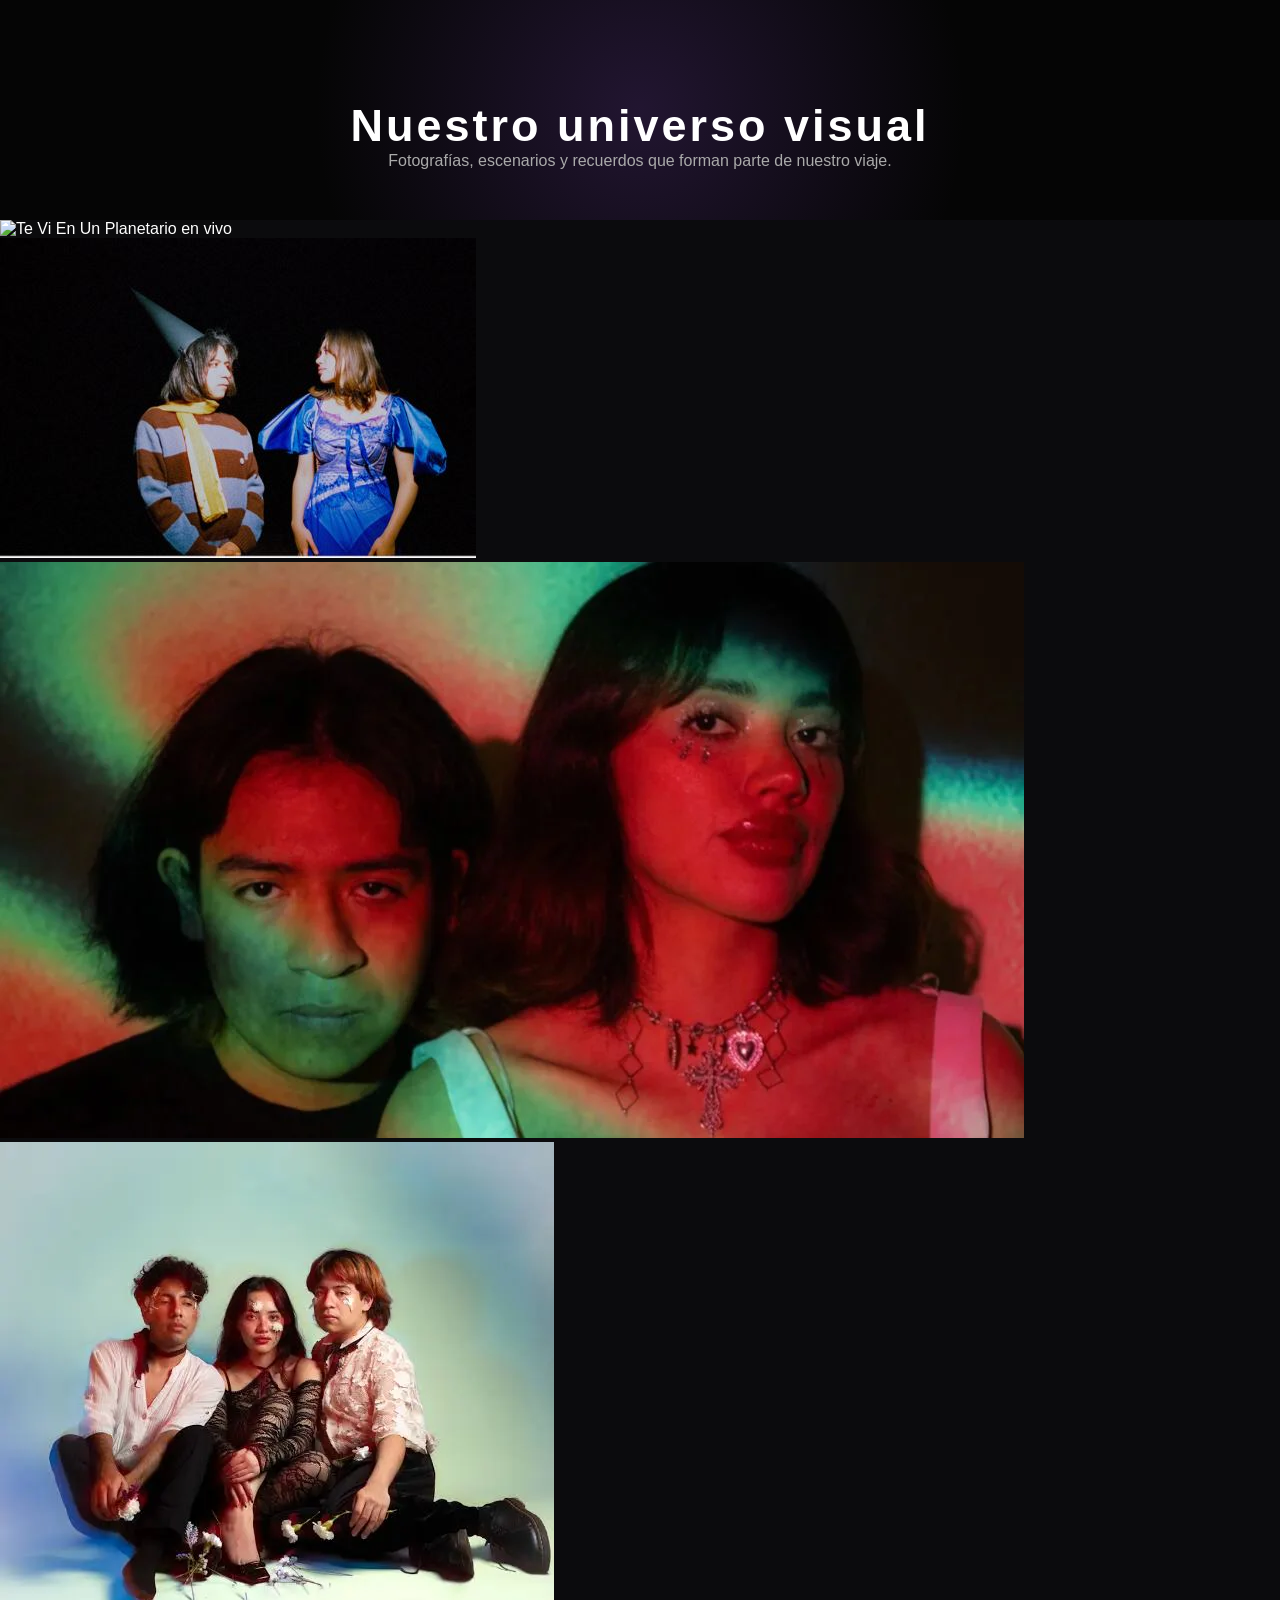
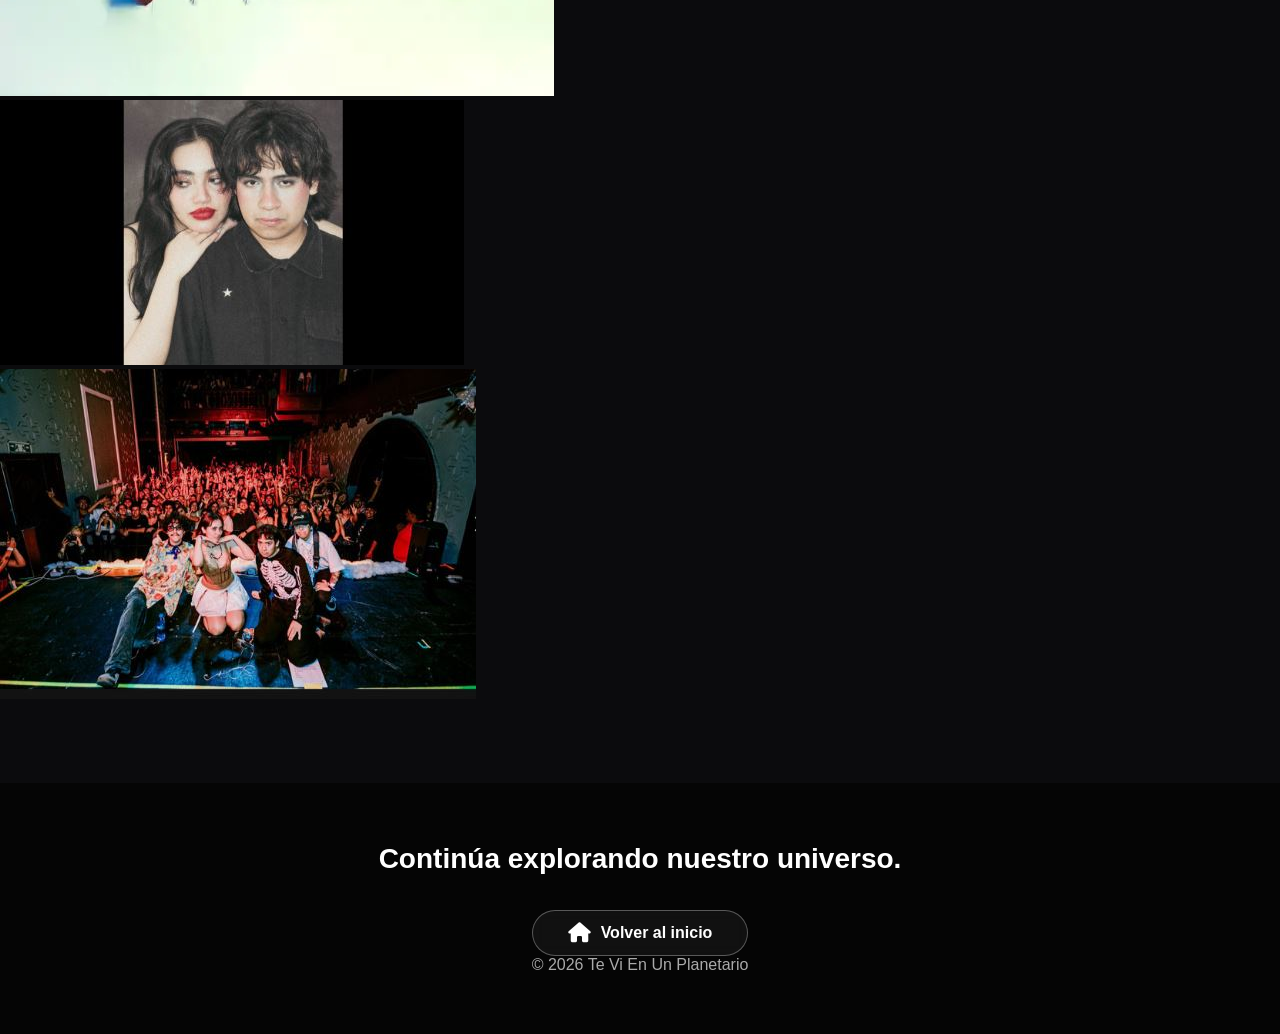
==== galeria.html @ 5e7b74b6 "Update galeria.html" ====
<!DOCTYPE html>
<html lang="es">

<head>

<meta charset="UTF-8">

<meta name="viewport" content="width=device-width, initial-scale=1.0">

<title>Galería | Te Vi En Un Planetario</title>

<link rel="stylesheet" href="styles.css">

<link rel="stylesheet"
href="https://cdnjs.cloudflare.com/ajax/libs/font-awesome/6.5.2/css/all.min.css">

</head>

<body>



<header class="pagina-musica">

    <h1>
        Nuestro universo visual
    </h1>

    <p>
        Fotografías, escenarios y recuerdos
        que forman parte de nuestro viaje.
    </p>

</header>



<section class="galeria-premium">


<div class="masonry">


<div class="item grande">
    <img src="img/galeria/foto1.jpg" alt="Te Vi En Un Planetario en vivo">
</div>

<div class="item">
    <img src="img/galeria/foto2.jpg" alt="Fotografía de Te Vi En Un Planetario">
</div>

<div class="item">
    <img src="img/galeria/foto3.jpg" alt="Presentación de Te Vi En Un Planetario">
</div>

<div class="item grande">
    <img src="img/galeria/foto4.jpg" alt="Escenario de Te Vi En Un Planetario">
</div>

<div class="item">
    <img src="img/galeria/foto5.jpg" alt="Momento detrás del escenario">
</div>

<div class="item">
    <img src="img/galeria/foto6.jpg" alt="Recuerdo visual de la banda">
</div>


</div>


</section>



<footer>

<h2>
Continúa explorando nuestro universo.
</h2>

<div class="botones-portada">

<a href="index.html">

<i class="fa-solid fa-house"></i>

Volver al inicio

</a>

</div>

<p>

© 2026 Te Vi En Un Planetario

</p>

</footer>

<script src="script.js"></script>

</body>

</html>
---- styles.css ----
/* =========================
   CONFIGURACIÓN GENERAL
========================= */

*{
    margin:0;
    padding:0;
    box-sizing:border-box;
}

body{

    font-family: 'Segoe UI', Arial, sans-serif;

    background:#0b0b0d;

    color:white;
}


/* =========================
   BANNER PRINCIPAL
========================= */


.banner{

    width:100%;

    height:450px;

    overflow:hidden;

    position:relative;

}



.banner img{

    width:100%;

    position:absolute;

    left:0;

    top:-120px;


    user-select:none;

    -webkit-user-drag:none;


    opacity:1;

    transform:scale(1);


    transition:

    opacity 1.5s ease,

    transform 6s ease;

}



/* Capa oscura sobre imagen */

.overlay{

    position:absolute;

    inset:0;


    background:

    linear-gradient(

        rgba(0,0,0,.25),

        rgba(0,0,0,.75)

    );


    display:flex;

    flex-direction:column;

    justify-content:space-between;


    padding:35px;

}



/* =========================
   TITULO DE LA BANDA
========================= */


.titulo-blog{

    text-align:center;

    margin-top:80px;

}



.titulo-blog h1{

    font-size:60px;

    letter-spacing:6px;

    text-transform:uppercase;

    font-weight:700;

}



.titulo-blog p{

    font-size:22px;

    margin-top:15px;

    letter-spacing:3px;

    color:#ddd;

}



/* =========================
   MENU
========================= */


.menu{

    display:flex;

    justify-content:center;

    gap:35px;


    background:rgba(255,255,255,.12);

    backdrop-filter:blur(10px);


    padding:12px 30px;

    border-radius:40px;

    margin:auto;

}



.menu a{

    color:white;

    text-decoration:none;


    font-size:17px;

    font-weight:bold;


    transition:.3s;

}



.menu a:hover{

    color:#cba6ff;

}



/* =========================
   PRESENTACIÓN
========================= */


.presentacion{


    text-align:center;


    width:80%;

    max-width:900px;


    margin:70px auto;

}



.presentacion h2{


    font-size:38px;

    margin-bottom:20px;


}



.presentacion p{


    font-size:20px;

    line-height:1.7;

    color:#ccc;

}



/* =========================
   SHOWS
========================= */


.shows{


    width:85%;

    max-width:1200px;


    margin:80px auto;


}



.shows h2{


    text-align:center;


    font-size:40px;


    margin-bottom:40px;

}



.tarjetas-shows{


    display:grid;


    grid-template-columns:repeat(3,1fr);


    gap:35px;

}




.show{


    background:#15151a;


    border-radius:15px;


    overflow:hidden;


    transition:.4s;


    box-shadow:

    0 10px 30px rgba(0,0,0,.4);

}




.show:hover{


    transform:translateY(-10px);


    box-shadow:

    0 20px 40px rgba(120,80,200,.35);


}




.show img{


    width:100%;


    height:380px;


    object-fit:cover;


}




.show div{


    padding:25px;


}




.show span{


    color:#cba6ff;


    font-size:14px;


    letter-spacing:3px;


    font-weight:bold;


}




.show h3{


    font-size:28px;


    margin:15px 0;


}



.show p{


    color:#ccc;


    line-height:1.6;


}



/* =========================
   FOOTER
========================= */


footer{


    background:#050505;


    text-align:center;


    padding:30px;


    margin-top:80px;


    color:#aaa;


}



/* =========================
   RESPONSIVE
========================= */


@media(max-width:900px){


    .tarjetas-shows{


        grid-template-columns:1fr;

    }


    .titulo-blog h1{


        font-size:38px;

    }


    .menu{


        gap:15px;

        flex-wrap:wrap;

    }


}

/* =========================
   TITULO SECCIÓN MÚSICA
========================= */


.titulo-seccion-musica{

    text-align:center;

    width:80%;

    max-width:900px;

    margin:0 auto 50px;

}


.titulo-seccion-musica h2{

    font-size:42px;

    margin-bottom:15px;

}



.titulo-seccion-musica p{

    color:#ccc;

    font-size:20px;

    line-height:1.6;

}




.contenido-musica{

    display:grid;

    grid-template-columns:1fr 1fr;

    gap:60px;

    align-items:center;

}

/* =========================
   SECCIÓN MÚSICA
========================= */


.musica{

    width:85%;

    max-width:1100px;

    margin:100px auto;

}



/* Título de la sección */

.titulo-seccion-musica{

    text-align:center;

    margin-bottom:50px;

}


.titulo-seccion-musica h2{

    font-size:42px;

    margin-bottom:15px;

}


.titulo-seccion-musica p{

    color:#ccc;

    font-size:20px;

    line-height:1.6;

}



/* Contenido música */

.contenido-musica{

    display:grid;

    grid-template-columns:1fr 1fr;

    gap:60px;

    align-items:center;

}



/* Portada */

.portada img{

    width:100%;

    max-width:450px;

    border-radius:15px;

    box-shadow:
    0 20px 50px rgba(0,0,0,.5);

    transition:.4s;

}


.portada img:hover{

    transform:scale(1.03);

}



/* Información del EP */

.info-musica h2{

    font-size:45px;

    margin-bottom:10px;

}


.info-musica h3{

    color:#cba6ff;

    font-size:24px;

    margin-bottom:25px;

}


.info-musica p{

    color:#ccc;

    font-size:18px;

    line-height:1.8;

}



/* Botones */

.botones-musica{

    display:flex;

    gap:20px;

    margin-top:35px;

}


.botones-musica a{

    text-decoration:none;

    color:white;

    background:#252530;

    padding:12px 25px;

    border-radius:30px;

    transition:.3s;

}


.botones-musica a:hover{

    background:#cba6ff;

    color:#111;

}



/* Móvil */

@media(max-width:900px){


    .contenido-musica{

        grid-template-columns:1fr;

        text-align:center;

    }


    .botones-musica{

        justify-content:center;

        flex-wrap:wrap;

    }

}

/* =========================
   HISTORIA DE LA BANDA
========================= */

.historia{

    max-width:1000px;

    margin:80px auto;

    text-align:center;

}


.historia h2{

    font-size:42px;

    margin-bottom:25px;

}


.historia p{

    color:#ccc;

    font-size:20px;

    line-height:1.9;

}

/* =========================
   BOTONES EN PORTADA
========================= */


.botones-portada{

    display:flex;

    justify-content:center;

    gap:20px;

    margin-top:35px;

}



.info-musica iframe{

    border-radius:12px;

    margin-top:15px;

    margin-bottom:30px;

    box-shadow:
    0 15px 35px rgba(0,0,0,.4);

}

/* =========================
   BOTÓN DE BOLETOS
========================= */

.btn-boletos{

    display:inline-block;

    margin-top:20px;

    padding:12px 22px;

    text-decoration:none;

    color:white;

    background:linear-gradient(135deg,#8f5cff,#cba6ff);

    border-radius:30px;

    font-weight:bold;

    transition:.35s;

    box-shadow:
        0 10px 25px rgba(143,92,255,.35);

}


.btn-boletos:hover{

    transform:translateY(-4px);

    box-shadow:
        0 15px 35px rgba(143,92,255,.55);

    background:linear-gradient(135deg,#b78cff,#e0c7ff);

}

footer{

    text-align:center;
    padding:60px 20px;
    background:#050505;

}


footer h2{

    color:white;
    margin-bottom:30px;
    font-size:28px;

}


.botones-portada{

    display:flex;
    justify-content:center;
    gap:20px;
    flex-wrap:wrap;

}




.botones-portada a:hover{

    transform:translateY(-5px);

    background:#7254a3;

    color:white;

    box-shadow:
    0 0 15px rgba(150,100,220,.5),
    0 0 35px rgba(150,100,220,.3);

}

}


footer p{

    margin-top:40px;
    color:#777;

}

/* =========================
   LANZAMIENTO EP
========================= */


.lanzamiento-ep{

    margin-top:30px;

    text-align:center;

    color:white;

}



.lanzamiento-ep span{

    font-size:12px;

    letter-spacing:4px;

    color:#aaa;

}



.lanzamiento-ep h3{

    margin:15px 0;

    font-size:24px;

    letter-spacing:2px;

}



.lanzamiento-ep p{

    color:#bbb;

    line-height:1.7;

    letter-spacing:2px;

}




.lanzamiento-ep a{


    display:inline-block;


    margin-top:20px;


    padding:12px 35px;


    color:white;


    text-decoration:none;


    border-radius:30px;


    border:1px solid rgba(255,255,255,.3);


    background:rgba(255,255,255,.05);


    backdrop-filter:blur(10px);


    transition:.4s;


}



.lanzamiento-ep a:hover{


    transform:translateY(-5px);


    background:#7254a3;


    box-shadow:0 0 25px rgba(150,100,220,.5);


}


/* =========================
   BOTONES PLATAFORMAS MUSICA
========================= */


.botones-portada{

    display:flex;

    justify-content:center;

    gap:20px;

    flex-wrap:wrap;

}



.botones-portada a{

    display:flex;

    align-items:center;

    justify-content:center;

    gap:10px;

    padding:12px 35px;

    color:white;

    text-decoration:none;

    border-radius:30px;

    background:rgba(255,255,255,.05);

    border:1px solid rgba(255,255,255,.3);

    backdrop-filter:blur(8px);

    font-weight:bold;

    transition:.35s ease;

}



.botones-portada a:hover{

    transform:translateY(-5px);

    background:#7254a3;

    box-shadow:

    0 0 15px rgba(150,100,220,.5),

    0 0 35px rgba(150,100,220,.3);

}



.botones-portada i{

    font-size:20px;

}



.botones-portada i{

    font-size:20px;

}

/* =========================
 PAGINA MUSICA
========================= */


.pagina-musica{

text-align:center;

padding:100px 20px 50px;

background:
radial-gradient(circle,
rgba(120,70,180,.25),
transparent 50%),
#050505;

color:white;

}



.pagina-musica h1{

font-size:45px;

letter-spacing:3px;

}



.pagina-musica p{

color:#aaa;

}



.discografia{

padding:50px 8%;

}



.tarjetas-musica{

display:grid;

grid-template-columns:
repeat(auto-fit,minmax(250px,1fr));

gap:50px;

}



.album{

text-align:center;

color:white;

opacity:0;

transform:translateY(40px);

animation:
aparecerAlbum 1s forwards;

}



.album img{

width:100%;

border-radius:20px;

box-shadow:
0 0 40px rgba(120,80,180,.3);

transition:.5s;

}



.album:hover img{

transform:scale(1.05);

box-shadow:
0 0 60px rgba(160,100,220,.6);

}



.info-album{

margin-top:25px;

}



.info-album span{

font-size:12px;

letter-spacing:4px;

color:#aaa;

}



.info-album h3{

font-size:22px;

letter-spacing:2px;

}



.info-album p{

color:#bbb;

line-height:1.7;

}



@keyframes aparecerAlbum{

to{

opacity:1;

transform:translateY(0);

}

}


/* =========================
   REDES SOCIALES
========================= */


footer h3{

    color:white;

    margin-top:60px;

    margin-bottom:25px;

    font-size:22px;

}



.botones-redes{

    display:flex;

    justify-content:center;

    gap:20px;

    flex-wrap:wrap;

    margin-top:20px;

}



.botones-redes a{

    display:flex;

    align-items:center;

    justify-content:center;

    padding:12px 35px;

    color:white;

    text-decoration:none;

    border-radius:30px;

    border:1px solid rgba(255,255,255,.3);

    background:rgba(255,255,255,.05);

    transition:.3s;

}



.botones-redes a:hover{

    transform:translateY(-5px);

    background:#7254a3;

    box-shadow:

    0 0 20px rgba(150,100,220,.8),

    0 0 45px rgba(150,100,220,.6),

    0 0 70px rgba(150,100,220,.35);

}



.botones-redes i{

    font-size:18px;

}

/* Instagram */

.botones-redes a:nth-child(1):hover{

    background:#8a3ab9;

    box-shadow:

    0 0 20px rgba(138,58,185,.8),

    0 0 50px rgba(225,48,108,.5);

    transform:translateY(-5px);

}



/* X */

.botones-redes a:nth-child(2):hover{

    background:#000;

    box-shadow:

    0 0 20px rgba(255,255,255,.7),

    0 0 50px rgba(255,255,255,.3);

    transform:translateY(-5px);

}



/* Facebook */

.botones-redes a:nth-child(3):hover{

    background:#1877f2;

    box-shadow:

    0 0 20px rgba(24,119,242,.8),

    0 0 50px rgba(24,119,242,.5);

    transform:translateY(-5px);

}

.botones-redes i{

    font-size:18px;
    margin-right:8px;

}

/* =========================
   HOVER PLATAFORMAS MUSICA
========================= */


/* Spotify */

.botones-portada a:nth-child(1):hover{

    background:#1DB954;

    border-color:#1DB954;

    box-shadow:
    0 0 20px rgba(29,185,84,.7),
    0 0 45px rgba(29,185,84,.4);

    transform:translateY(-5px);

}



/* YouTube */

.botones-portada a:nth-child(2):hover{

    background:#ff0000;

    border-color:#ff0000;

    box-shadow:
    0 0 20px rgba(255,0,0,.7),
    0 0 45px rgba(255,0,0,.4);

    transform:translateY(-5px);

}



/* Apple Music */

.botones-portada a:nth-child(3):hover{

    background:#222;

    border-color:#aaa;

    box-shadow:
    0 0 20px rgba(255,255,255,.35),
    0 0 45px rgba(255,255,255,.15);

    transform:translateY(-5px);

}

/* =========================
   TITULOS REPRODUCTORES
========================= */


.info-musica h4{

    margin-top:40px;

    margin-bottom:20px;

    color:white;

    font-size:20px;

    letter-spacing:1px;

}


/* =========================
   TRANSICIÓN BANNER A FONDO
========================= */


.banner::after{

    content:"";

    position:absolute;

    left:0;

    bottom:-1px;

    width:100%;

    height:120px;


    background:linear-gradient(
        to bottom,
        transparent,
        #0b0b0d
    );


    pointer-events:none;

}

/* =========================
   BOTÓN EXPLORAR MÚSICA
   NEÓN DREAM POP
========================= */


.btn-musica{

    display:inline-block;

    margin-top:20px;

    padding:12px 40px;

    color:white;

    text-decoration:none;

    border-radius:30px;

    font-weight:bold;

    background:rgba(255,255,255,.08);

    border:1px solid rgba(255,255,255,.7);

    backdrop-filter:blur(10px);

    transition:.4s;


    box-shadow:

    0 0 10px rgba(255,255,255,.5),

    0 0 25px rgba(180,140,255,.7),

    0 0 45px rgba(140,90,220,.5);

}



.btn-musica:hover{


    transform:translateY(-6px);


    background:

    linear-gradient(
        135deg,
        rgba(255,255,255,.45),
        rgba(150,100,230,.8)
    );


    border-color:white;


    box-shadow:

    0 0 20px rgba(255,255,255,1),

    0 0 45px rgba(190,150,255,1),

    0 0 90px rgba(140,80,230,.8),

    0 0 130px rgba(140,80,230,.4);

}

/* =========================
   CONTACTO / BOOKING
========================= */


.contacto{

    width:85%;

    max-width:1000px;

    margin:100px auto;

    text-align:center;

}



.contacto h2{

    font-size:42px;

    margin-bottom:20px;

}



.contacto > p{

    color:#ccc;

    font-size:20px;

    line-height:1.7;

    margin-bottom:50px;

}



.contacto-info{

    display:grid;

    grid-template-columns:repeat(2,1fr);

    gap:35px;

}



.tarjeta-contacto{


    background:rgba(255,255,255,.05);


    border:1px solid rgba(255,255,255,.2);


    border-radius:20px;


    padding:35px;


    backdrop-filter:blur(10px);


    transition:.4s;


}



.tarjeta-contacto:hover{


    transform:translateY(-8px);


    box-shadow:

    0 0 30px rgba(150,100,220,.4);


}



.tarjeta-contacto h3{


    font-size:28px;

    margin-bottom:15px;


}



.tarjeta-contacto p{


    color:#bbb;

    margin-bottom:25px;


}



.tarjeta-contacto a{


    color:#cba6ff;


    text-decoration:none;


    font-weight:bold;


}



.tarjeta-contacto a:hover{


    color:white;


}




/* =========================
   CONTADOR NUEVO LANZAMIENTO
========================= */

.nuevo-lanzamiento{

    width:85%;
    max-width:1100px;

    margin:110px auto;

    padding:75px 40px;

    position:relative;
    overflow:hidden;

    text-align:center;

    border-radius:28px;

    background:
        radial-gradient(
            circle at center,
            rgba(145,90,230,.18),
            rgba(10,10,13,.96) 58%
        );

    border:1px solid rgba(255,255,255,.14);

    box-shadow:
        0 20px 60px rgba(0,0,0,.55),
        0 0 55px rgba(130,80,210,.15);

}


.luz-lanzamiento{

    position:absolute;

    width:320px;
    height:320px;

    left:50%;
    top:50%;

    transform:translate(-50%,-50%);

    border-radius:50%;

    background:rgba(150,90,230,.18);

    filter:blur(80px);

    animation:pulsoLanzamiento 4s ease-in-out infinite alternate;

    pointer-events:none;

}


.etiqueta-lanzamiento{

    position:relative;

    display:inline-block;

    margin-bottom:22px;

    color:#cba6ff;

    font-size:13px;
    font-weight:bold;

    letter-spacing:5px;

}


.nuevo-lanzamiento h2{

    position:relative;

    margin-bottom:18px;

    font-size:42px;

    letter-spacing:2px;

}


.descripcion-lanzamiento{

    position:relative;

    max-width:720px;

    margin:0 auto 50px;

    color:#ccc;

    font-size:19px;
    line-height:1.8;

}


.contador-lanzamiento{

    position:relative;

    display:flex;

    justify-content:center;
    align-items:center;

    gap:20px;

    flex-wrap:wrap;

}


.unidad-contador{

    width:135px;

    padding:24px 15px;

    border-radius:18px;

    background:rgba(255,255,255,.055);

    border:1px solid rgba(255,255,255,.18);

    backdrop-filter:blur(10px);

    box-shadow:
        0 0 15px rgba(255,255,255,.06),
        0 0 30px rgba(145,90,230,.14);

    transition:.4s;

}


.unidad-contador:hover{

    transform:translateY(-7px);

    border-color:rgba(220,195,255,.75);

    box-shadow:
        0 0 18px rgba(255,255,255,.45),
        0 0 42px rgba(160,105,240,.55),
        0 0 75px rgba(130,70,220,.25);

}


.unidad-contador span{

    display:block;

    color:white;

    font-size:48px;
    font-weight:700;

    line-height:1;

    text-shadow:
        0 0 12px rgba(255,255,255,.3),
        0 0 28px rgba(170,115,255,.45);

}


.unidad-contador small{

    display:block;

    margin-top:14px;

    color:#bbb;

    font-size:11px;
    letter-spacing:3px;

}


.separador-contador{

    color:#cba6ff;

    font-size:40px;

    text-shadow:
        0 0 15px rgba(180,120,255,.8);

}


.fecha-lanzamiento{

    position:relative;

    margin-top:38px;

    color:#aaa;

    font-size:14px;
    letter-spacing:3px;

}


@keyframes pulsoLanzamiento{

    from{

        opacity:.45;

        transform:
        translate(-50%,-50%)
        scale(.9);

    }

    to{

        opacity:1;

        transform:
        translate(-50%,-50%)
        scale(1.15);

    }

}


@media(max-width:900px){

    .nuevo-lanzamiento{

        width:90%;

        padding:55px 18px;

        margin:80px auto;

    }


    .nuevo-lanzamiento h2{

        font-size:32px;

    }


    .descripcion-lanzamiento{

        font-size:17px;

    }


    .contador-lanzamiento{

        display:grid;

        grid-template-columns:repeat(2,1fr);

        max-width:330px;

        margin:auto;

        gap:15px;

    }


    .unidad-contador{

        width:100%;

    }


    .unidad-contador span{

        font-size:38px;

    }


    .separador-contador{

        display:none;

    }

}


.mensaje-estreno{

    padding:20px 35px;

    color:white;

    font-size:22px;
    font-weight:bold;

    letter-spacing:3px;

    border-radius:30px;

    background:linear-gradient(
        135deg,
        #8f5cff,
        #cba6ff
    );

    box-shadow:
        0 0 20px rgba(255,255,255,.5),
        0 0 55px rgba(160,100,240,.75);

}
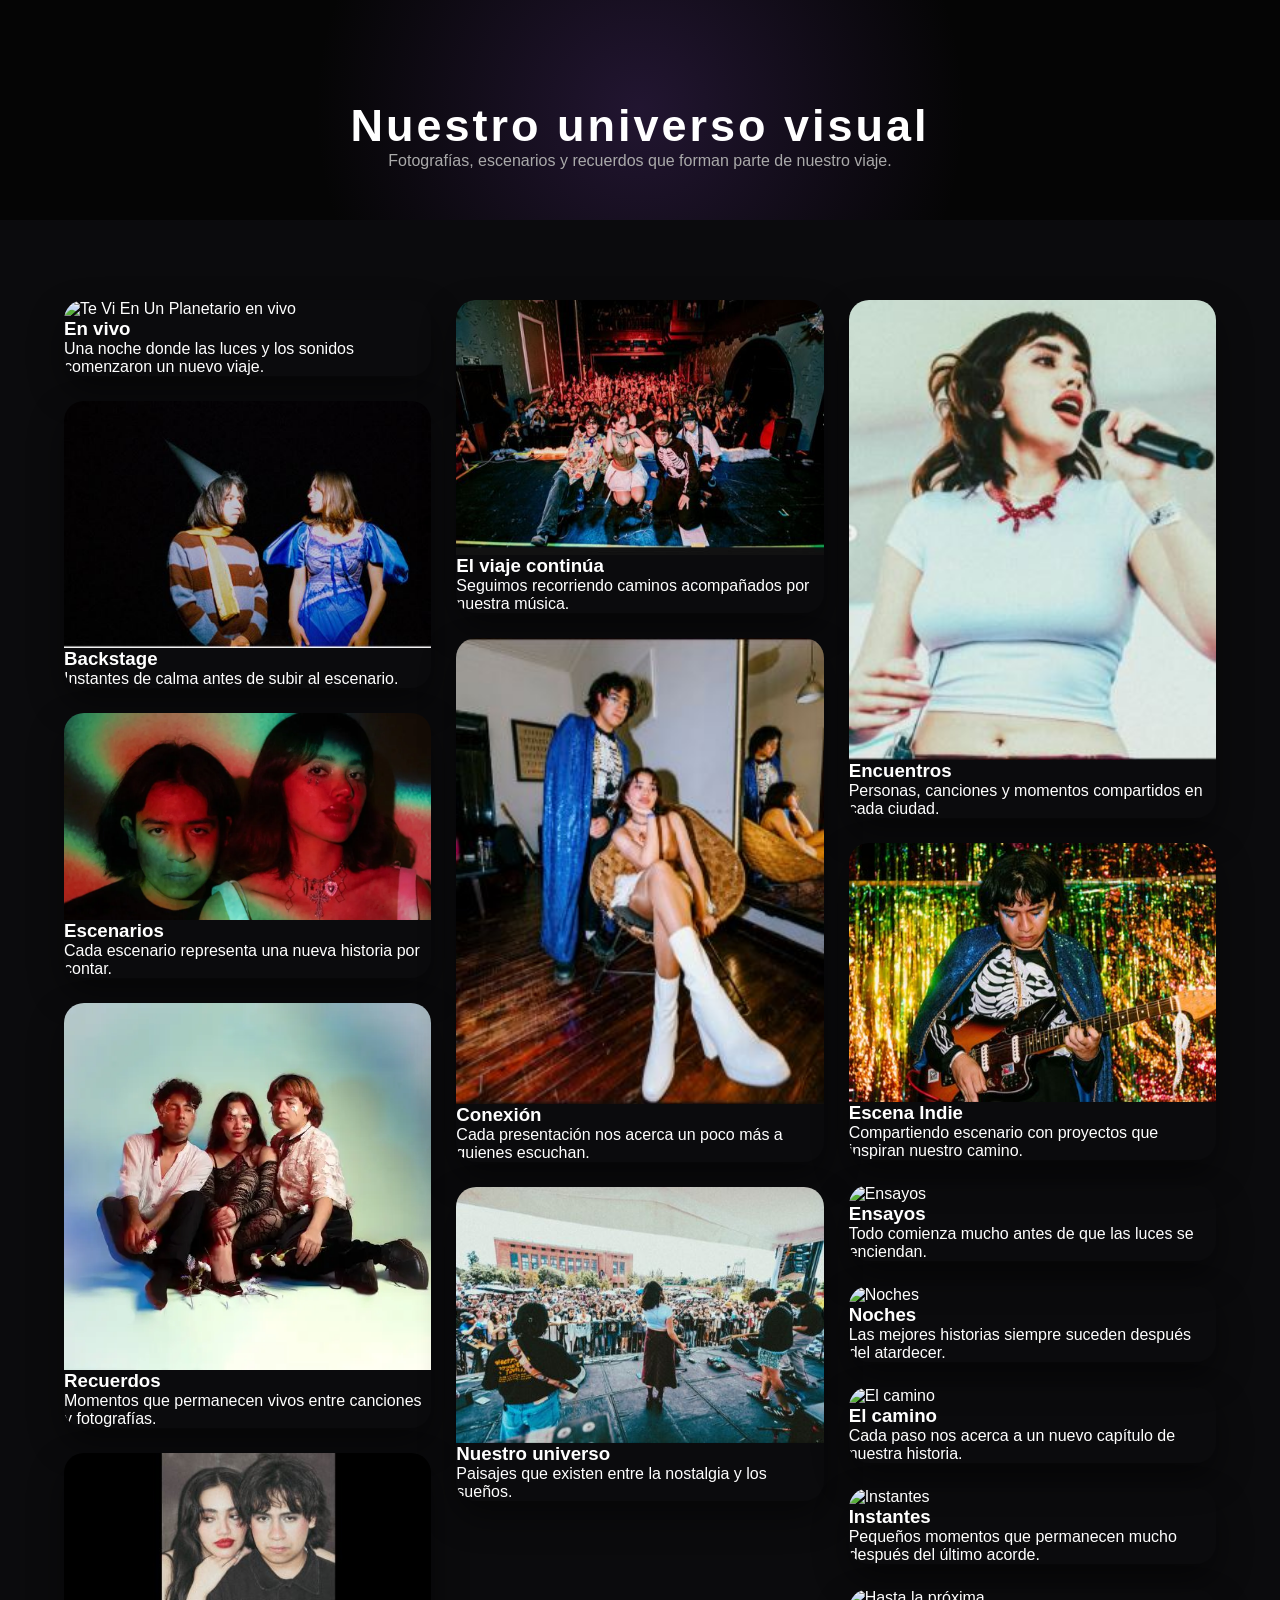
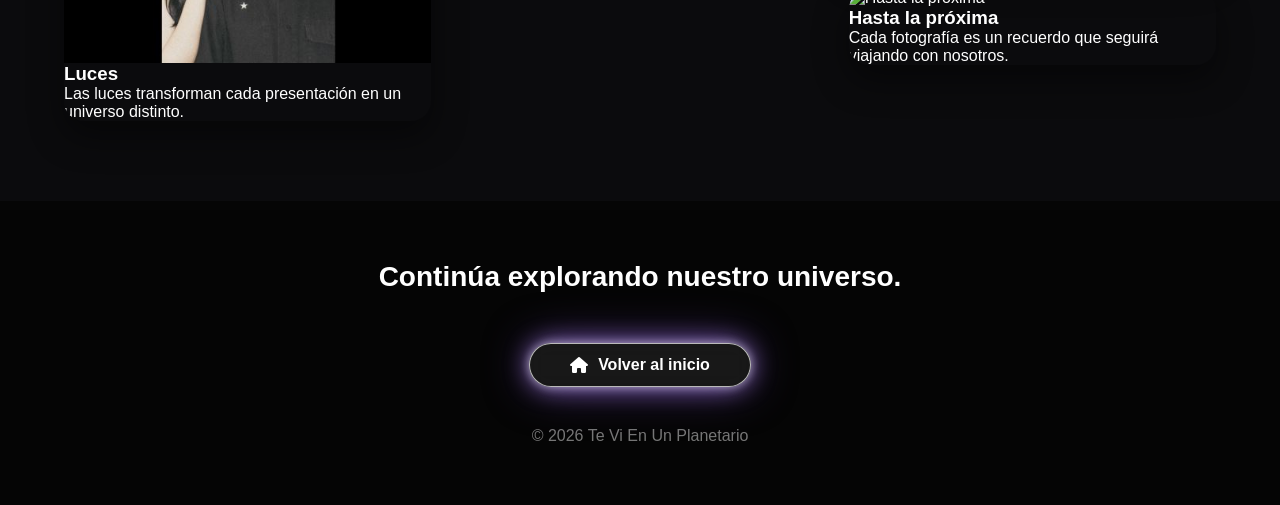
==== commit fb5dc354: "Enhance gallery images with titles and descriptions Updated image elements in the gallery section to" ====
--- a/galeria.html
+++ b/galeria.html
@@ -37,37 +37,324 @@
 
 <section class="galeria-premium">
 
-
 <div class="masonry">
 
 
 <div class="item grande">
-    <img src="img/galeria/foto1.jpg" alt="Te Vi En Un Planetario en vivo">
-</div>
-
-<div class="item">
-    <img src="img/galeria/foto2.jpg" alt="Fotografía de Te Vi En Un Planetario">
-</div>
-
-<div class="item">
-    <img src="img/galeria/foto3.jpg" alt="Presentación de Te Vi En Un Planetario">
-</div>
-
-<div class="item grande">
-    <img src="img/galeria/foto4.jpg" alt="Escenario de Te Vi En Un Planetario">
-</div>
-
-<div class="item">
-    <img src="img/galeria/foto5.jpg" alt="Momento detrás del escenario">
-</div>
-
-<div class="item">
-    <img src="img/galeria/foto6.jpg" alt="Recuerdo visual de la banda">
-</div>
-
-
-</div>
-
+
+    <img src="img/galeria/foto1.jpg"
+         alt="Te Vi En Un Planetario en vivo"
+         data-titulo="En vivo"
+         data-texto="Una noche donde las luces y los sonidos comenzaron un nuevo viaje.">
+
+    <div class="overlay-galeria">
+
+        <h3>En vivo</h3>
+
+        <p>
+            Una noche donde las luces y los sonidos comenzaron un nuevo viaje.
+        </p>
+
+    </div>
+
+</div>
+
+
+
+<div class="item">
+
+    <img src="img/galeria/foto2.jpg"
+         alt="Backstage"
+         data-titulo="Backstage"
+         data-texto="Instantes de calma antes de subir al escenario.">
+
+    <div class="overlay-galeria">
+
+        <h3>Backstage</h3>
+
+        <p>
+            Instantes de calma antes de subir al escenario.
+        </p>
+
+    </div>
+
+</div>
+
+
+
+<div class="item">
+
+    <img src="img/galeria/foto3.jpg"
+         alt="Escenarios"
+         data-titulo="Escenarios"
+         data-texto="Cada escenario representa una nueva historia por contar.">
+
+    <div class="overlay-galeria">
+
+        <h3>Escenarios</h3>
+
+        <p>
+            Cada escenario representa una nueva historia por contar.
+        </p>
+
+    </div>
+
+</div>
+
+
+
+<div class="item grande">
+
+    <img src="img/galeria/foto4.jpg"
+         alt="Recuerdos"
+         data-titulo="Recuerdos"
+         data-texto="Momentos que permanecen vivos entre canciones y fotografías.">
+
+    <div class="overlay-galeria">
+
+        <h3>Recuerdos</h3>
+
+        <p>
+            Momentos que permanecen vivos entre canciones y fotografías.
+        </p>
+
+    </div>
+
+</div>
+
+
+
+<div class="item">
+
+    <img src="img/galeria/foto5.jpg"
+         alt="Luces"
+         data-titulo="Luces"
+         data-texto="Las luces transforman cada presentación en un universo distinto.">
+
+    <div class="overlay-galeria">
+
+        <h3>Luces</h3>
+
+        <p>
+            Las luces transforman cada presentación en un universo distinto.
+        </p>
+
+    </div>
+
+</div>
+
+
+
+<div class="item">
+
+    <img src="img/galeria/foto6.jpg"
+         alt="Viaje"
+         data-titulo="El viaje continúa"
+         data-texto="Seguimos recorriendo caminos acompañados por nuestra música.">
+
+    <div class="overlay-galeria">
+
+        <h3>El viaje continúa</h3>
+
+        <p>
+            Seguimos recorriendo caminos acompañados por nuestra música.
+        </p>
+
+    </div>
+
+</div>
+
+
+
+<div class="item grande">
+
+    <img src="img/galeria/foto7.jpg"
+         alt="Conexión"
+         data-titulo="Conexión"
+         data-texto="Cada presentación nos acerca un poco más a quienes escuchan.">
+
+    <div class="overlay-galeria">
+
+        <h3>Conexión</h3>
+
+        <p>
+            Cada presentación nos acerca un poco más a quienes escuchan.
+        </p>
+
+    </div>
+
+</div>
+
+
+
+<div class="item">
+
+    <img src="img/galeria/foto8.jpg"
+         alt="Universo"
+         data-titulo="Nuestro universo"
+         data-texto="Paisajes que existen entre la nostalgia y los sueños.">
+
+    <div class="overlay-galeria">
+
+        <h3>Nuestro universo</h3>
+
+        <p>
+            Paisajes que existen entre la nostalgia y los sueños.
+        </p>
+
+    </div>
+
+</div>
+
+
+
+<div class="item">
+
+    <img src="img/galeria/foto9.jpg"
+         alt="Encuentros"
+         data-titulo="Encuentros"
+         data-texto="Personas, canciones y momentos compartidos en cada ciudad.">
+
+    <div class="overlay-galeria">
+
+        <h3>Encuentros</h3>
+
+        <p>
+            Personas, canciones y momentos compartidos en cada ciudad.
+        </p>
+
+    </div>
+
+</div>
+
+
+
+<div class="item grande">
+
+    <img src="img/galeria/foto10.jpg"
+         alt="Escena Indie"
+         data-titulo="Escena Indie"
+         data-texto="Compartiendo escenario con proyectos que inspiran nuestro camino.">
+
+    <div class="overlay-galeria">
+
+        <h3>Escena Indie</h3>
+
+        <p>
+            Compartiendo escenario con proyectos que inspiran nuestro camino.
+        </p>
+
+    </div>
+
+</div>
+
+
+
+<div class="item">
+
+    <img src="img/galeria/foto11.jpg"
+         alt="Ensayos"
+         data-titulo="Ensayos"
+         data-texto="Todo comienza mucho antes de que las luces se enciendan.">
+
+    <div class="overlay-galeria">
+
+        <h3>Ensayos</h3>
+
+        <p>
+            Todo comienza mucho antes de que las luces se enciendan.
+        </p>
+
+    </div>
+
+</div>
+
+
+
+<div class="item">
+
+    <img src="img/galeria/foto12.jpg"
+         alt="Noches"
+         data-titulo="Noches"
+         data-texto="Las mejores historias siempre suceden después del atardecer.">
+
+    <div class="overlay-galeria">
+
+        <h3>Noches</h3>
+
+        <p>
+            Las mejores historias siempre suceden después del atardecer.
+        </p>
+
+    </div>
+
+</div>
+
+
+
+<div class="item grande">
+
+    <img src="img/galeria/foto13.jpg"
+         alt="El camino"
+         data-titulo="El camino"
+         data-texto="Cada paso nos acerca a un nuevo capítulo de nuestra historia.">
+
+    <div class="overlay-galeria">
+
+        <h3>El camino</h3>
+
+        <p>
+            Cada paso nos acerca a un nuevo capítulo de nuestra historia.
+        </p>
+
+    </div>
+
+</div>
+
+
+
+<div class="item">
+
+    <img src="img/galeria/foto14.jpg"
+         alt="Instantes"
+         data-titulo="Instantes"
+         data-texto="Pequeños momentos que permanecen mucho después del último acorde.">
+
+    <div class="overlay-galeria">
+
+        <h3>Instantes</h3>
+
+        <p>
+            Pequeños momentos que permanecen mucho después del último acorde.
+        </p>
+
+    </div>
+
+</div>
+
+
+
+<div class="item">
+
+    <img src="img/galeria/foto15.jpg"
+         alt="Hasta la próxima"
+         data-titulo="Hasta la próxima"
+         data-texto="Cada fotografía es un recuerdo que seguirá viajando con nosotros.">
+
+    <div class="overlay-galeria">
+
+        <h3>Hasta la próxima</h3>
+
+        <p>
+            Cada fotografía es un recuerdo que seguirá viajando con nosotros.
+        </p>
+
+    </div>
+
+</div>
+
+
+</div>
 
 </section>
 
@@ -79,14 +366,11 @@
 Continúa explorando nuestro universo.
 </h2>
 
-<div class="botones-portada">
-
-<a href="index.html">
-
-<i class="fa-solid fa-house"></i>
-
-Volver al inicio
-
+<div class="contenedor-btn-musica">
+
+    <a href="index.html" class="btn-principal">
+    <i class="fa-solid fa-house"></i>
+    Volver al inicio
 </a>
 
 </div>
@@ -99,7 +383,6 @@
 
 </footer>
 
-<script src="script.js"></script>
 
 </body>
 
--- a/styles.css
+++ b/styles.css
@@ -867,7 +867,7 @@
 
 }
 
-}
+
 
 
 footer p{
@@ -928,59 +928,6 @@
 
 }
 
-
-
-
-.lanzamiento-ep a{
-
-
-    display:inline-block;
-
-
-    margin-top:20px;
-
-
-    padding:12px 35px;
-
-
-    color:white;
-
-
-    text-decoration:none;
-
-
-    border-radius:30px;
-
-
-    border:1px solid rgba(255,255,255,.3);
-
-
-    background:rgba(255,255,255,.05);
-
-
-    backdrop-filter:blur(10px);
-
-
-    transition:.4s;
-
-
-}
-
-
-
-.lanzamiento-ep a:hover{
-
-
-    transform:translateY(-5px);
-
-
-    background:#7254a3;
-
-
-    box-shadow:0 0 25px rgba(150,100,220,.5);
-
-
-}
 
 
 /* =========================
@@ -1480,20 +1427,20 @@
 ========================= */
 
 
-.btn-musica{
-
-    display:inline-block;
+.btn-principal{
+
+    display:inline-flex;
+    align-items:center;
+    justify-content:center;
+    gap:10px;
 
     margin-top:20px;
-
     padding:12px 40px;
 
     color:white;
-
     text-decoration:none;
 
     border-radius:30px;
-
     font-weight:bold;
 
     background:rgba(255,255,255,.08);
@@ -1504,46 +1451,32 @@
 
     transition:.4s;
 
-
-    box-shadow:
-
-    0 0 10px rgba(255,255,255,.5),
-
-    0 0 25px rgba(180,140,255,.7),
-
-    0 0 45px rgba(140,90,220,.5);
-
-}
-
-
-
-.btn-musica:hover{
-
+    box-shadow:
+        0 0 10px rgba(255,255,255,.5),
+        0 0 25px rgba(180,140,255,.7),
+        0 0 45px rgba(140,90,220,.5);
+
+}
+
+
+.btn-principal:hover{
 
     transform:translateY(-6px);
 
-
     background:
-
-    linear-gradient(
-        135deg,
-        rgba(255,255,255,.45),
-        rgba(150,100,230,.8)
-    );
-
+        linear-gradient(
+            135deg,
+            rgba(255,255,255,.45),
+            rgba(150,100,230,.8)
+        );
 
     border-color:white;
 
-
-    box-shadow:
-
-    0 0 20px rgba(255,255,255,1),
-
-    0 0 45px rgba(190,150,255,1),
-
-    0 0 90px rgba(140,80,230,.8),
-
-    0 0 130px rgba(140,80,230,.4);
+    box-shadow:
+        0 0 20px rgba(255,255,255,1),
+        0 0 45px rgba(190,150,255,1),
+        0 0 90px rgba(140,80,230,.8),
+        0 0 130px rgba(140,80,230,.4);
 
 }
 
@@ -1690,7 +1623,118 @@
 
 }
 
-
+/* =========================
+   GALERÍA PREMIUM
+========================= */
+
+.galeria-premium{
+
+    width:90%;
+    max-width:1400px;
+    margin:80px auto;
+
+}
+
+
+.masonry{
+
+    columns:3 320px;
+    column-gap:25px;
+
+}
+
+
+.item{
+
+    margin-bottom:25px;
+
+    break-inside:avoid;
+
+    overflow:hidden;
+
+    border-radius:20px;
+
+    position:relative;
+
+    cursor:pointer;
+
+    box-shadow:
+        0 15px 35px rgba(0,0,0,.45);
+
+}
+
+
+.item img{
+
+    width:100%;
+
+    display:block;
+
+    transition:
+        transform .8s ease,
+        filter .6s ease;
+
+}
+
+
+.item::after{
+
+    content:"";
+
+    position:absolute;
+
+    inset:0;
+
+    background:
+        linear-gradient(
+            transparent,
+            rgba(0,0,0,.75)
+        );
+
+    opacity:0;
+
+    transition:.4s;
+
+}
+
+
+.item:hover::after{
+
+    opacity:1;
+
+}
+
+
+.item:hover img{
+
+    transform:scale(1.08);
+
+    filter:brightness(.85);
+
+}
+
+
+.item:hover{
+
+    box-shadow:
+
+        0 0 25px rgba(150,100,220,.55),
+
+        0 0 60px rgba(150,100,220,.25);
+
+}
+
+
+
+@media(max-width:900px){
+
+    .masonry{
+
+        columns:1;
+
+    }
+
+}
 
 
 /* =========================
@@ -2026,3 +2070,179 @@
         0 0 55px rgba(160,100,240,.75);
 
 }
+
+
+.contenedor-btn-musica{
+
+    display:flex;
+
+    justify-content:center;
+
+    margin-top:30px;
+
+}
+
+/* =========================
+   BOTONES PRE-GUARDADO
+========================= */
+
+.preguardar-lanzamiento{
+
+    margin-top:45px;
+
+}
+
+
+.texto-preguardar{
+
+    color:#e8e8e8;
+
+    margin-bottom:28px;
+
+    font-size:18px;
+
+    letter-spacing:1px;
+
+}
+
+
+.botones-preguardar{
+
+    display:flex;
+
+    flex-direction:column;
+
+    align-items:center;
+
+    gap:22px;
+
+}
+
+
+/* BOTÓN GENERAL */
+
+.btn-preguardar{
+
+    display:flex;
+
+    align-items:center;
+
+    justify-content:center;
+
+    gap:15px;
+
+    width:100%;
+
+    max-width:520px;
+
+    padding:18px 30px;
+
+    border-radius:14px;
+
+    color:white;
+
+    text-decoration:none;
+
+    font-size:17px;
+
+    font-weight:700;
+
+    letter-spacing:1px;
+
+    transition:
+        transform .35s ease,
+        box-shadow .35s ease,
+        filter .35s ease;
+
+}
+
+
+.btn-preguardar i{
+
+    font-size:30px;
+
+}
+
+
+
+/* =========================
+   SPOTIFY
+========================= */
+
+.spotify-preguardar{
+
+    background:linear-gradient(
+        135deg,
+        #1ED760,
+        #1DB954
+    );
+
+    box-shadow:
+
+        0 0 20px rgba(29,185,84,.55),
+
+        0 0 45px rgba(29,185,84,.25);
+
+}
+
+
+.spotify-preguardar:hover{
+
+    transform:translateY(-6px) scale(1.02);
+
+    box-shadow:
+
+        0 0 25px rgba(29,185,84,1),
+
+        0 0 55px rgba(29,185,84,.9),
+
+        0 0 90px rgba(29,185,84,.55);
+
+}
+
+
+
+/* =========================
+   APPLE MUSIC
+========================= */
+
+.apple-preguardar{
+
+    background:linear-gradient(
+        135deg,
+        #ff4f7d,
+        #d91d63
+    );
+
+    box-shadow:
+
+        0 0 20px rgba(255,70,120,.55),
+
+        0 0 45px rgba(255,70,120,.25);
+
+}
+
+
+.apple-preguardar:hover{
+
+    transform:translateY(-6px) scale(1.02);
+
+    box-shadow:
+
+        0 0 25px rgba(255,70,120,1),
+
+        0 0 55px rgba(255,70,120,.9),
+
+        0 0 90px rgba(255,70,120,.55);
+
+}
+
+.btn-preguardar i{
+
+    font-size:30px;
+
+    filter:drop-shadow(
+        0 0 10px rgba(255,255,255,.75)
+    );
+
+}
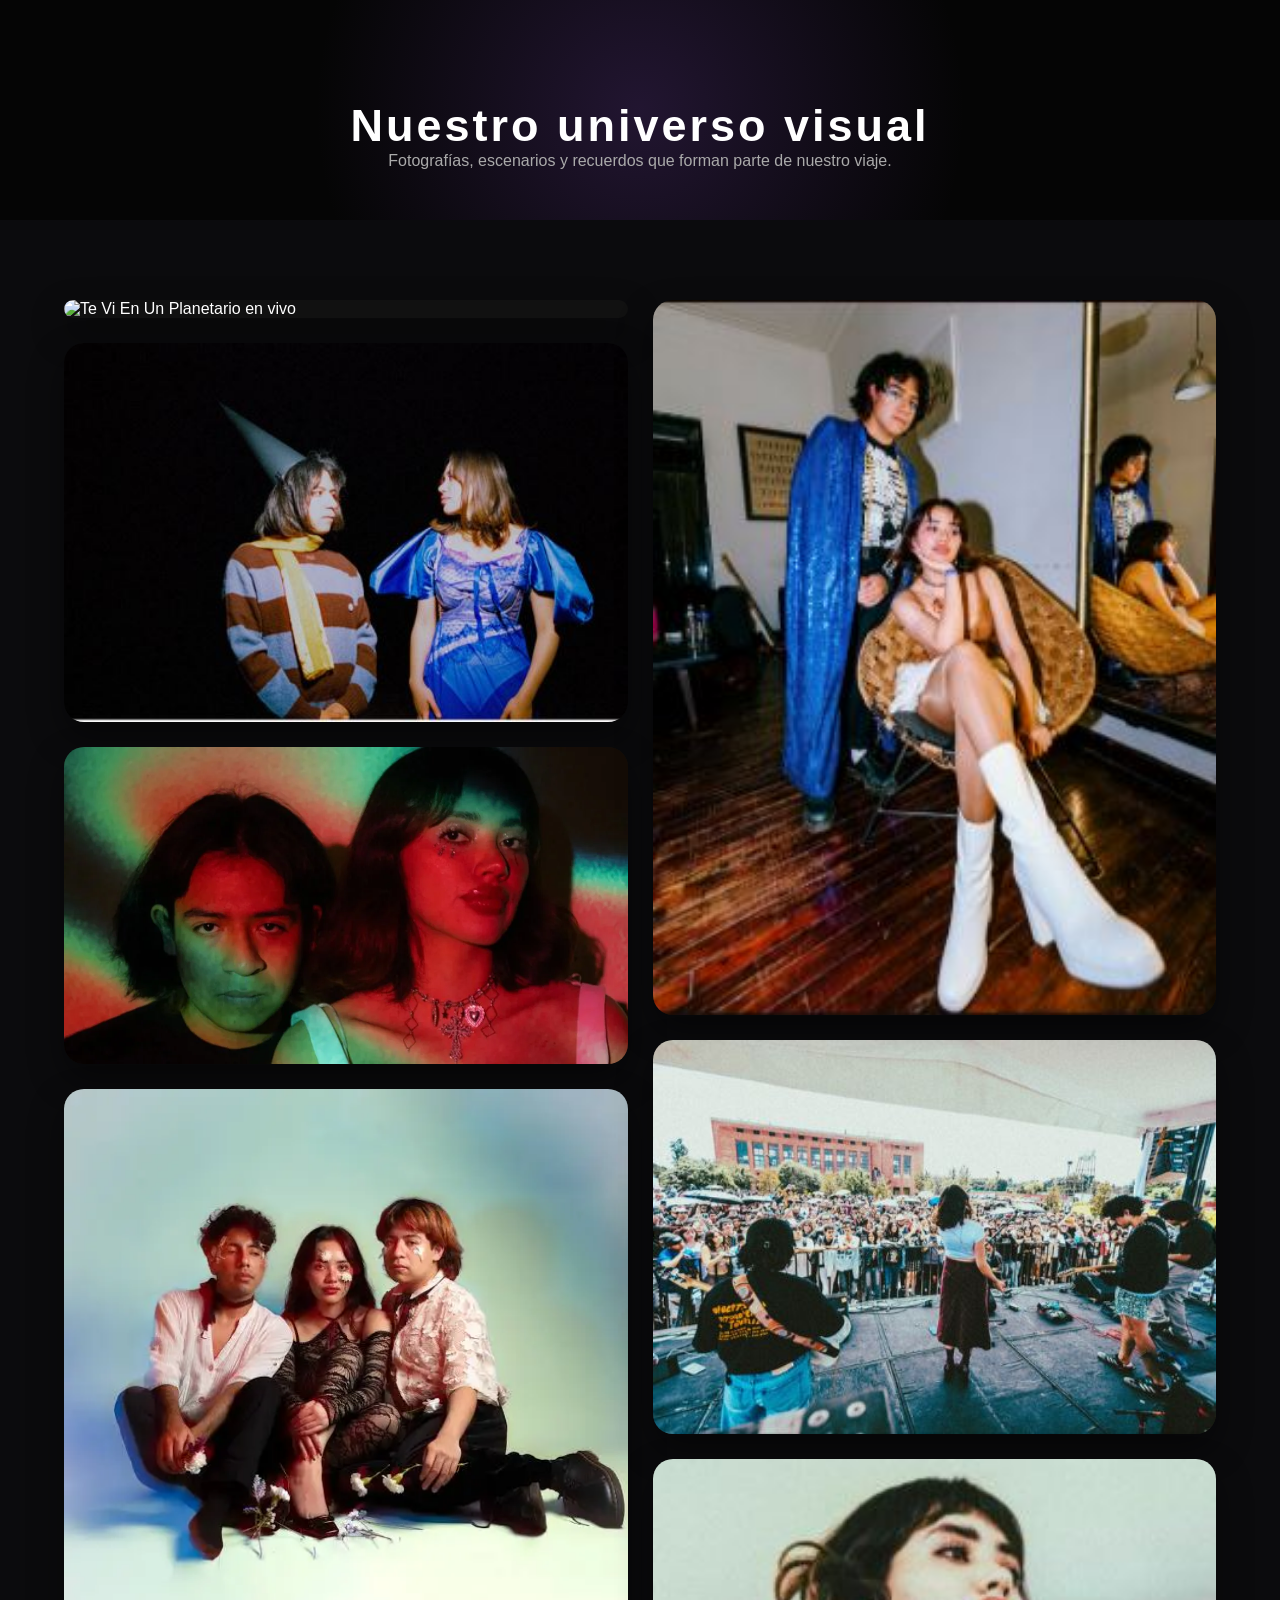
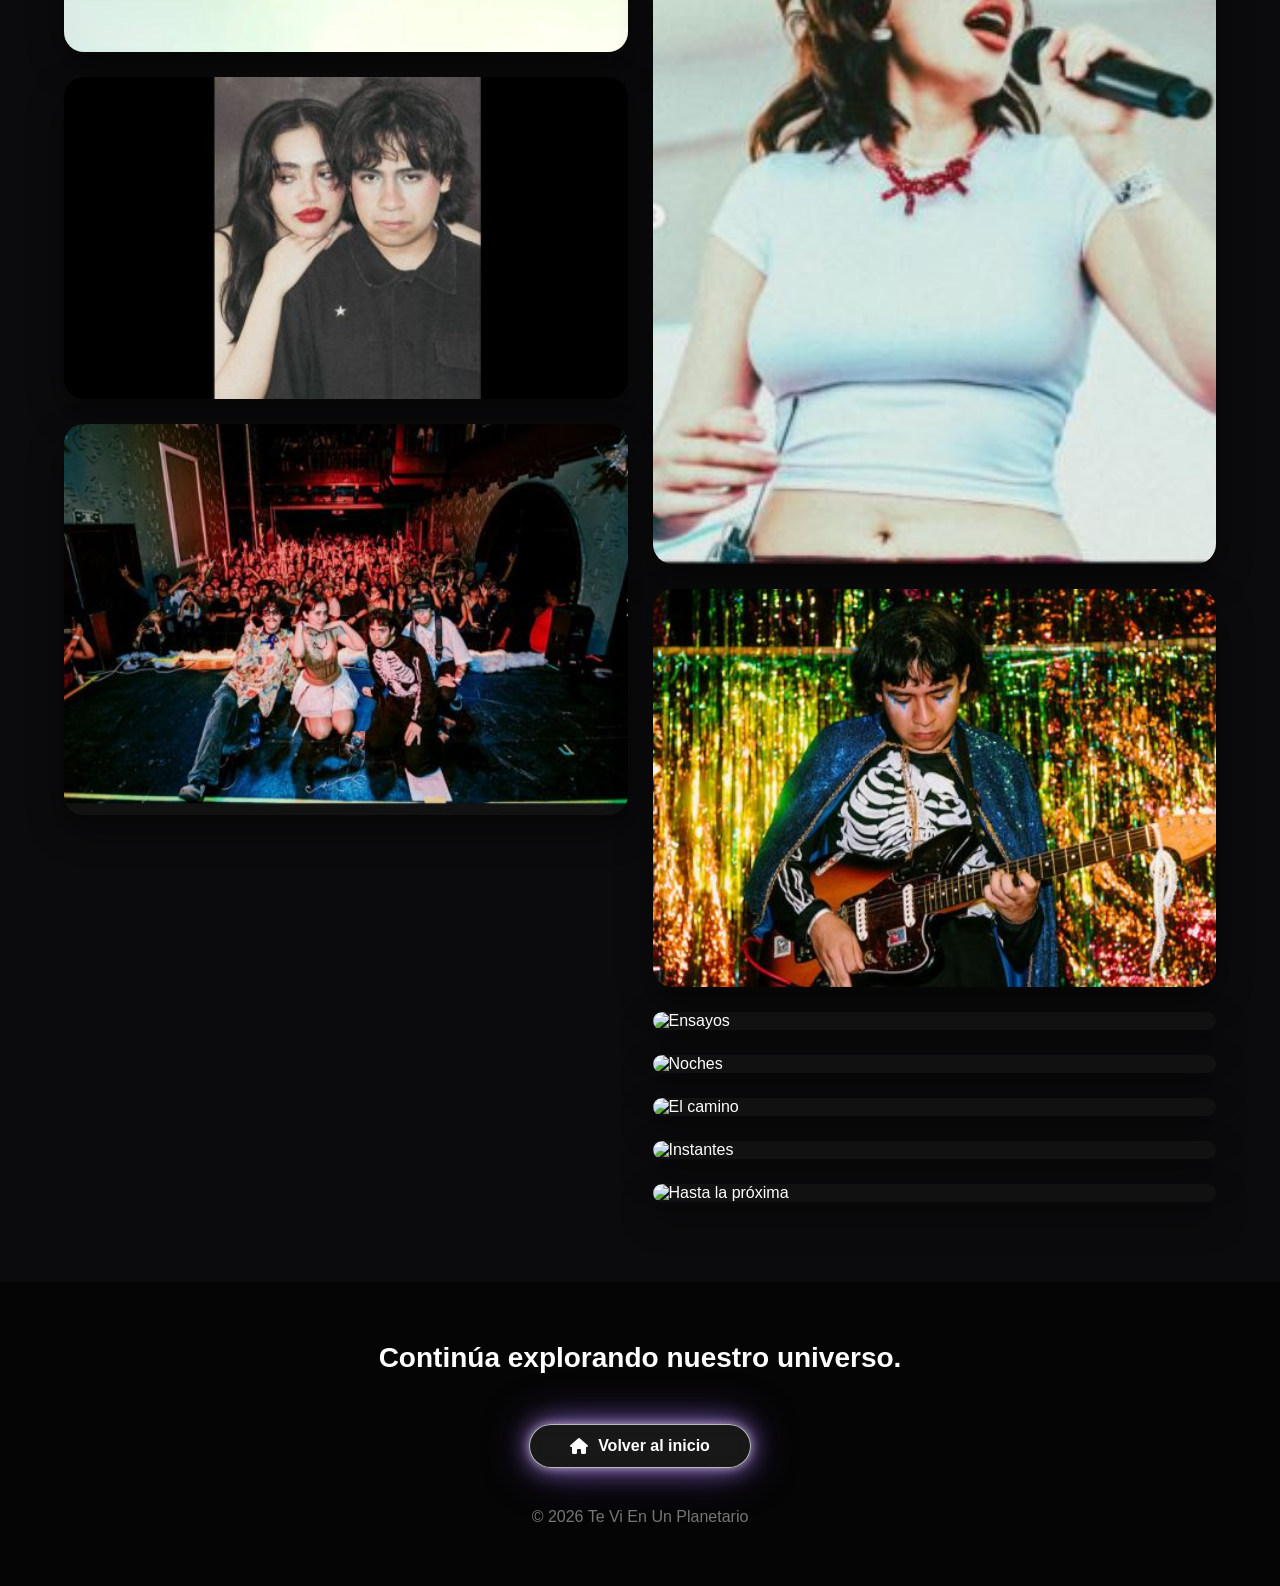
==== commit e4a31187: "Update galeria.html" ====
--- a/galeria.html
+++ b/galeria.html
@@ -383,7 +383,10 @@
 
 </footer>
 
-
+<script src="galeria.js"></script>
+
+<script src="efectos.js"></script>
+    
 </body>
 
 </html>
--- a/styles.css
+++ b/styles.css
@@ -1,5 +1,5 @@
 /* =========================
-   CONFIGURACIÓN GENERAL
+   01. CONFIGURACIÓN GENERAL
 ========================= */
 
 *{
@@ -8,2241 +8,1521 @@
     box-sizing:border-box;
 }
 
+html{
+    scroll-behavior:smooth;
+}
+
 body{
-
-    font-family: 'Segoe UI', Arial, sans-serif;
-
+    font-family:'Segoe UI', Arial, sans-serif;
     background:#0b0b0d;
-
-    color:white;
-}
-
-
-/* =========================
-   BANNER PRINCIPAL
-========================= */
-
+    color:white;
+}
+
+
+/* =========================
+   02. BANNER PRINCIPAL
+========================= */
 
 .banner{
-
     width:100%;
-
     height:450px;
-
     overflow:hidden;
-
     position:relative;
-
-}
-
-
+}
 
 .banner img{
-
     width:100%;
-
     position:absolute;
-
     left:0;
-
     top:-120px;
-
-
+    z-index:1;
     user-select:none;
-
     -webkit-user-drag:none;
-
-
     opacity:1;
-
     transform:scale(1);
-
-
     transition:
-
-    opacity 1.5s ease,
-
-    transform 6s ease;
-
-}
-
-
-
-/* Capa oscura sobre imagen */
-
+        opacity 1.5s ease,
+        transform 6s ease;
+}
+
+/* Degradado final que une el banner con el fondo */
+.banner::after{
+    content:"";
+    position:absolute;
+    left:0;
+    right:0;
+    bottom:-1px;
+    height:150px;
+    z-index:4;
+    pointer-events:none;
+    background:linear-gradient(
+        to bottom,
+        rgba(11,11,13,0) 0%,
+        rgba(11,11,13,.30) 30%,
+        rgba(11,11,13,.78) 72%,
+        #0b0b0d 100%
+    );
+}
+
+/* Capa oscura general */
 .overlay{
-
     position:absolute;
-
     inset:0;
-
-
-    background:
-
-    linear-gradient(
-
-        rgba(0,0,0,.25),
-
-        rgba(0,0,0,.75)
-
+    z-index:3;
+    display:flex;
+    flex-direction:column;
+    justify-content:space-between;
+    padding:35px;
+    background:linear-gradient(
+        180deg,
+        rgba(0,0,0,.15) 0%,
+        rgba(0,0,0,.25) 45%,
+        rgba(0,0,0,.55) 100%
     );
-
-
-    display:flex;
-
-    flex-direction:column;
-
-    justify-content:space-between;
-
-
-    padding:35px;
-
-}
-
-
-
-/* =========================
-   TITULO DE LA BANDA
-========================= */
-
+}
+
+.titulo-blog,
+.menu{
+    position:relative;
+    z-index:5;
+}
+
+
+/* =========================
+   03. TÍTULO DE LA BANDA
+========================= */
 
 .titulo-blog{
-
     text-align:center;
-
     margin-top:80px;
-
-}
-
-
+}
 
 .titulo-blog h1{
-
     font-size:60px;
-
     letter-spacing:6px;
-
     text-transform:uppercase;
-
     font-weight:700;
-
-}
-
-
+}
 
 .titulo-blog p{
-
     font-size:22px;
-
     margin-top:15px;
-
     letter-spacing:3px;
-
     color:#ddd;
-
-}
-
-
-
-/* =========================
-   MENU
-========================= */
-
+}
+
+
+/* =========================
+   04. MENÚ
+========================= */
 
 .menu{
-
-    display:flex;
-
-    justify-content:center;
-
-    gap:35px;
-
-
-    background:rgba(255,255,255,.12);
-
-    backdrop-filter:blur(10px);
-
-
-    padding:12px 30px;
-
-    border-radius:40px;
-
-    margin:auto;
-
-}
-
-
-
-.menu a{
-
-    color:white;
-
-    text-decoration:none;
-
-
-    font-size:17px;
-
-    font-weight:bold;
-
-
-    transition:.3s;
-
-}
-
-
-
-.menu a:hover{
-
-    color:#cba6ff;
-
-}
-
-
-
-/* =========================
-   PRESENTACIÓN
-========================= */
-
-
-.presentacion{
-
-
-    text-align:center;
-
-
-    width:80%;
-
-    max-width:900px;
-
-
-    margin:70px auto;
-
-}
-
-
-
-.presentacion h2{
-
-
-    font-size:38px;
-
-    margin-bottom:20px;
-
-
-}
-
-
-
-.presentacion p{
-
-
-    font-size:20px;
-
-    line-height:1.7;
-
-    color:#ccc;
-
-}
-
-
-
-/* =========================
-   SHOWS
-========================= */
-
-
-.shows{
-
-
-    width:85%;
-
-    max-width:1200px;
-
-
-    margin:80px auto;
-
-
-}
-
-
-
-.shows h2{
-
-
-    text-align:center;
-
-
-    font-size:40px;
-
-
-    margin-bottom:40px;
-
-}
-
-
-
-.tarjetas-shows{
-
-
-    display:grid;
-
-
-    grid-template-columns:repeat(3,1fr);
-
-
-    gap:35px;
-
-}
-
-
-
-
-.show{
-
-
-    background:#15151a;
-
-
-    border-radius:15px;
-
-
-    overflow:hidden;
-
-
-    transition:.4s;
-
-
-    box-shadow:
-
-    0 10px 30px rgba(0,0,0,.4);
-
-}
-
-
-
-
-.show:hover{
-
-
-    transform:translateY(-10px);
-
-
-    box-shadow:
-
-    0 20px 40px rgba(120,80,200,.35);
-
-
-}
-
-
-
-
-.show img{
-
-
-    width:100%;
-
-
-    height:380px;
-
-
-    object-fit:cover;
-
-
-}
-
-
-
-
-.show div{
-
-
-    padding:25px;
-
-
-}
-
-
-
-
-.show span{
-
-
-    color:#cba6ff;
-
-
-    font-size:14px;
-
-
-    letter-spacing:3px;
-
-
-    font-weight:bold;
-
-
-}
-
-
-
-
-.show h3{
-
-
-    font-size:28px;
-
-
-    margin:15px 0;
-
-
-}
-
-
-
-.show p{
-
-
-    color:#ccc;
-
-
-    line-height:1.6;
-
-
-}
-
-
-
-/* =========================
-   FOOTER
-========================= */
-
-
-footer{
-
-
-    background:#050505;
-
-
-    text-align:center;
-
-
-    padding:30px;
-
-
-    margin-top:80px;
-
-
-    color:#aaa;
-
-
-}
-
-
-
-/* =========================
-   RESPONSIVE
-========================= */
-
-
-@media(max-width:900px){
-
-
-    .tarjetas-shows{
-
-
-        grid-template-columns:1fr;
-
-    }
-
-
-    .titulo-blog h1{
-
-
-        font-size:38px;
-
-    }
-
-
-    .menu{
-
-
-        gap:15px;
-
-        flex-wrap:wrap;
-
-    }
-
-
-}
-
-/* =========================
-   TITULO SECCIÓN MÚSICA
-========================= */
-
-
-.titulo-seccion-musica{
-
-    text-align:center;
-
-    width:80%;
-
-    max-width:900px;
-
-    margin:0 auto 50px;
-
-}
-
-
-.titulo-seccion-musica h2{
-
-    font-size:42px;
-
-    margin-bottom:15px;
-
-}
-
-
-
-.titulo-seccion-musica p{
-
-    color:#ccc;
-
-    font-size:20px;
-
-    line-height:1.6;
-
-}
-
-
-
-
-.contenido-musica{
-
-    display:grid;
-
-    grid-template-columns:1fr 1fr;
-
-    gap:60px;
-
-    align-items:center;
-
-}
-
-/* =========================
-   SECCIÓN MÚSICA
-========================= */
-
-
-.musica{
-
-    width:85%;
-
-    max-width:1100px;
-
-    margin:100px auto;
-
-}
-
-
-
-/* Título de la sección */
-
-.titulo-seccion-musica{
-
-    text-align:center;
-
-    margin-bottom:50px;
-
-}
-
-
-.titulo-seccion-musica h2{
-
-    font-size:42px;
-
-    margin-bottom:15px;
-
-}
-
-
-.titulo-seccion-musica p{
-
-    color:#ccc;
-
-    font-size:20px;
-
-    line-height:1.6;
-
-}
-
-
-
-/* Contenido música */
-
-.contenido-musica{
-
-    display:grid;
-
-    grid-template-columns:1fr 1fr;
-
-    gap:60px;
-
-    align-items:center;
-
-}
-
-
-
-/* Portada */
-
-.portada img{
-
-    width:100%;
-
-    max-width:450px;
-
-    border-radius:15px;
-
-    box-shadow:
-    0 20px 50px rgba(0,0,0,.5);
-
-    transition:.4s;
-
-}
-
-
-.portada img:hover{
-
-    transform:scale(1.03);
-
-}
-
-
-
-/* Información del EP */
-
-.info-musica h2{
-
-    font-size:45px;
-
-    margin-bottom:10px;
-
-}
-
-
-.info-musica h3{
-
-    color:#cba6ff;
-
-    font-size:24px;
-
-    margin-bottom:25px;
-
-}
-
-
-.info-musica p{
-
-    color:#ccc;
-
-    font-size:18px;
-
-    line-height:1.8;
-
-}
-
-
-
-/* Botones */
-
-.botones-musica{
-
-    display:flex;
-
-    gap:20px;
-
-    margin-top:35px;
-
-}
-
-
-.botones-musica a{
-
-    text-decoration:none;
-
-    color:white;
-
-    background:#252530;
-
-    padding:12px 25px;
-
-    border-radius:30px;
-
-    transition:.3s;
-
-}
-
-
-.botones-musica a:hover{
-
-    background:#cba6ff;
-
-    color:#111;
-
-}
-
-
-
-/* Móvil */
-
-@media(max-width:900px){
-
-
-    .contenido-musica{
-
-        grid-template-columns:1fr;
-
-        text-align:center;
-
-    }
-
-
-    .botones-musica{
-
-        justify-content:center;
-
-        flex-wrap:wrap;
-
-    }
-
-}
-
-/* =========================
-   HISTORIA DE LA BANDA
-========================= */
-
-.historia{
-
-    max-width:1000px;
-
-    margin:80px auto;
-
-    text-align:center;
-
-}
-
-
-.historia h2{
-
-    font-size:42px;
-
-    margin-bottom:25px;
-
-}
-
-
-.historia p{
-
-    color:#ccc;
-
-    font-size:20px;
-
-    line-height:1.9;
-
-}
-
-/* =========================
-   BOTONES EN PORTADA
-========================= */
-
-
-.botones-portada{
-
-    display:flex;
-
-    justify-content:center;
-
-    gap:20px;
-
-    margin-top:35px;
-
-}
-
-
-
-.info-musica iframe{
-
-    border-radius:12px;
-
-    margin-top:15px;
-
-    margin-bottom:30px;
-
-    box-shadow:
-    0 15px 35px rgba(0,0,0,.4);
-
-}
-
-/* =========================
-   BOTÓN DE BOLETOS
-========================= */
-
-.btn-boletos{
-
-    display:inline-block;
-
-    margin-top:20px;
-
-    padding:12px 22px;
-
-    text-decoration:none;
-
-    color:white;
-
-    background:linear-gradient(135deg,#8f5cff,#cba6ff);
-
-    border-radius:30px;
-
-    font-weight:bold;
-
-    transition:.35s;
-
-    box-shadow:
-        0 10px 25px rgba(143,92,255,.35);
-
-}
-
-
-.btn-boletos:hover{
-
-    transform:translateY(-4px);
-
-    box-shadow:
-        0 15px 35px rgba(143,92,255,.55);
-
-    background:linear-gradient(135deg,#b78cff,#e0c7ff);
-
-}
-
-footer{
-
-    text-align:center;
-    padding:60px 20px;
-    background:#050505;
-
-}
-
-
-footer h2{
-
-    color:white;
-    margin-bottom:30px;
-    font-size:28px;
-
-}
-
-
-.botones-portada{
-
     display:flex;
     justify-content:center;
+    gap:35px;
+    padding:12px 30px;
+    margin:auto;
+    border-radius:40px;
+    background:rgba(255,255,255,.12);
+    backdrop-filter:blur(10px);
+}
+
+.menu a{
+    color:white;
+    text-decoration:none;
+    font-size:17px;
+    font-weight:bold;
+    transition:.3s;
+}
+
+.menu a:hover{
+    color:#cba6ff;
+}
+
+
+/* =========================
+   05. PRESENTACIÓN / HISTORIA
+========================= */
+
+.presentacion{
+    width:80%;
+    max-width:900px;
+    margin:70px auto;
+    text-align:center;
+}
+
+.presentacion h2{
+    font-size:38px;
+    margin-bottom:20px;
+}
+
+.presentacion p{
+    color:#ccc;
+    font-size:20px;
+    line-height:1.7;
+}
+
+.historia{
+    max-width:1000px;
+    margin:80px auto;
+    text-align:center;
+}
+
+.historia h2{
+    font-size:42px;
+    margin-bottom:25px;
+}
+
+.historia p{
+    color:#ccc;
+    font-size:20px;
+    line-height:1.9;
+}
+
+
+/* =========================
+   06. SHOWS
+========================= */
+
+.shows{
+    width:85%;
+    max-width:1200px;
+    margin:80px auto;
+}
+
+.shows h2{
+    margin-bottom:40px;
+    text-align:center;
+    font-size:40px;
+}
+
+.tarjetas-shows{
+    display:grid;
+    grid-template-columns:repeat(3,1fr);
+    gap:35px;
+}
+
+.show{
+    overflow:hidden;
+    border-radius:15px;
+    background:#15151a;
+    box-shadow:0 10px 30px rgba(0,0,0,.4);
+    transition:.4s;
+}
+
+.show:hover{
+    transform:translateY(-10px);
+    box-shadow:0 20px 40px rgba(120,80,200,.35);
+}
+
+.show img{
+    width:100%;
+    height:380px;
+    object-fit:cover;
+}
+
+.show div{
+    padding:25px;
+}
+
+.show span{
+    color:#cba6ff;
+    font-size:14px;
+    letter-spacing:3px;
+    font-weight:bold;
+}
+
+.show h3{
+    margin:15px 0;
+    font-size:28px;
+}
+
+.show p{
+    color:#ccc;
+    line-height:1.6;
+}
+
+.btn-boletos{
+    display:inline-block;
+    margin-top:20px;
+    padding:12px 22px;
+    border-radius:30px;
+    color:white;
+    text-decoration:none;
+    font-weight:bold;
+    background:linear-gradient(135deg,#8f5cff,#cba6ff);
+    box-shadow:0 10px 25px rgba(143,92,255,.35);
+    transition:.35s;
+}
+
+.btn-boletos:hover{
+    transform:translateY(-4px);
+    background:linear-gradient(135deg,#b78cff,#e0c7ff);
+    box-shadow:0 15px 35px rgba(143,92,255,.55);
+}
+
+
+/* =========================
+   07. SECCIÓN MÚSICA
+========================= */
+
+.musica{
+    width:85%;
+    max-width:1100px;
+    margin:100px auto;
+}
+
+.titulo-seccion-musica{
+    width:80%;
+    max-width:900px;
+    margin:0 auto 50px;
+    text-align:center;
+}
+
+.titulo-seccion-musica h2{
+    margin-bottom:15px;
+    font-size:42px;
+}
+
+.titulo-seccion-musica p{
+    color:#ccc;
+    font-size:20px;
+    line-height:1.6;
+}
+
+.contenido-musica{
+    display:grid;
+    grid-template-columns:1fr 1fr;
+    align-items:center;
+    gap:60px;
+}
+
+.portada img{
+    width:100%;
+    max-width:450px;
+    border-radius:15px;
+    box-shadow:0 20px 50px rgba(0,0,0,.5);
+    transition:.4s;
+}
+
+.portada img:hover{
+    transform:scale(1.03);
+}
+
+.info-musica h2{
+    margin-bottom:10px;
+    font-size:45px;
+}
+
+.info-musica h3{
+    margin-bottom:25px;
+    color:#cba6ff;
+    font-size:24px;
+}
+
+.info-musica p{
+    color:#ccc;
+    font-size:18px;
+    line-height:1.8;
+}
+
+.info-musica h4{
+    margin-top:40px;
+    margin-bottom:20px;
+    color:white;
+    font-size:20px;
+    letter-spacing:1px;
+}
+
+.info-musica iframe{
+    margin-top:0;
+    margin-bottom:40px;
+    border-radius:12px;
+    box-shadow:0 15px 35px rgba(0,0,0,.4);
+}
+
+.botones-musica{
+    display:flex;
     gap:20px;
-    flex-wrap:wrap;
-
-}
-
-
-
-
-.botones-portada a:hover{
-
-    transform:translateY(-5px);
-
-    background:#7254a3;
-
-    color:white;
-
-    box-shadow:
-    0 0 15px rgba(150,100,220,.5),
-    0 0 35px rgba(150,100,220,.3);
-
-}
-
-
-
-
-footer p{
-
-    margin-top:40px;
-    color:#777;
-
-}
-
-/* =========================
-   LANZAMIENTO EP
-========================= */
-
+    margin-top:35px;
+}
+
+.botones-musica a{
+    padding:12px 25px;
+    border-radius:30px;
+    color:white;
+    text-decoration:none;
+    background:#252530;
+    transition:.3s;
+}
+
+.botones-musica a:hover{
+    color:#111;
+    background:#cba6ff;
+}
+
+
+/* =========================
+   08. LANZAMIENTO EP
+========================= */
 
 .lanzamiento-ep{
-
     margin-top:30px;
-
     text-align:center;
-
-    color:white;
-
-}
-
-
+    color:white;
+}
 
 .lanzamiento-ep span{
-
+    color:#aaa;
     font-size:12px;
-
     letter-spacing:4px;
-
-    color:#aaa;
-
-}
-
-
+}
 
 .lanzamiento-ep h3{
-
     margin:15px 0;
-
     font-size:24px;
-
     letter-spacing:2px;
-
-}
-
-
+}
 
 .lanzamiento-ep p{
-
     color:#bbb;
-
     line-height:1.7;
-
     letter-spacing:2px;
-
-}
-
-
-
-/* =========================
-   BOTONES PLATAFORMAS MUSICA
-========================= */
-
-
-.botones-portada{
-
-    display:flex;
-
-    justify-content:center;
-
-    gap:20px;
-
-    flex-wrap:wrap;
-
-}
-
-
-
-.botones-portada a{
-
-    display:flex;
-
-    align-items:center;
-
-    justify-content:center;
-
-    gap:10px;
-
-    padding:12px 35px;
-
-    color:white;
-
-    text-decoration:none;
-
-    border-radius:30px;
-
-    background:rgba(255,255,255,.05);
-
-    border:1px solid rgba(255,255,255,.3);
-
-    backdrop-filter:blur(8px);
-
-    font-weight:bold;
-
-    transition:.35s ease;
-
-}
-
-
-
-.botones-portada a:hover{
-
-    transform:translateY(-5px);
-
-    background:#7254a3;
-
-    box-shadow:
-
-    0 0 15px rgba(150,100,220,.5),
-
-    0 0 35px rgba(150,100,220,.3);
-
-}
-
-
-
-.botones-portada i{
-
-    font-size:20px;
-
-}
-
-
-
-.botones-portada i{
-
-    font-size:20px;
-
-}
-
-/* =========================
- PAGINA MUSICA
-========================= */
-
-
-.pagina-musica{
-
-text-align:center;
-
-padding:100px 20px 50px;
-
-background:
-radial-gradient(circle,
-rgba(120,70,180,.25),
-transparent 50%),
-#050505;
-
-color:white;
-
-}
-
-
-
-.pagina-musica h1{
-
-font-size:45px;
-
-letter-spacing:3px;
-
-}
-
-
-
-.pagina-musica p{
-
-color:#aaa;
-
-}
-
-
-
-.discografia{
-
-padding:50px 8%;
-
-}
-
-
-
-.tarjetas-musica{
-
-display:grid;
-
-grid-template-columns:
-repeat(auto-fit,minmax(250px,1fr));
-
-gap:50px;
-
-}
-
-
-
-.album{
-
-text-align:center;
-
-color:white;
-
-opacity:0;
-
-transform:translateY(40px);
-
-animation:
-aparecerAlbum 1s forwards;
-
-}
-
-
-
-.album img{
-
-width:100%;
-
-border-radius:20px;
-
-box-shadow:
-0 0 40px rgba(120,80,180,.3);
-
-transition:.5s;
-
-}
-
-
-
-.album:hover img{
-
-transform:scale(1.05);
-
-box-shadow:
-0 0 60px rgba(160,100,220,.6);
-
-}
-
-
-
-.info-album{
-
-margin-top:25px;
-
-}
-
-
-
-.info-album span{
-
-font-size:12px;
-
-letter-spacing:4px;
-
-color:#aaa;
-
-}
-
-
-
-.info-album h3{
-
-font-size:22px;
-
-letter-spacing:2px;
-
-}
-
-
-
-.info-album p{
-
-color:#bbb;
-
-line-height:1.7;
-
-}
-
-
-
-@keyframes aparecerAlbum{
-
-to{
-
-opacity:1;
-
-transform:translateY(0);
-
-}
-
-}
-
-
-/* =========================
-   REDES SOCIALES
-========================= */
-
-
-footer h3{
-
-    color:white;
-
-    margin-top:60px;
-
-    margin-bottom:25px;
-
-    font-size:22px;
-
-}
-
-
-
-.botones-redes{
-
-    display:flex;
-
-    justify-content:center;
-
-    gap:20px;
-
-    flex-wrap:wrap;
-
-    margin-top:20px;
-
-}
-
-
-
-.botones-redes a{
-
-    display:flex;
-
-    align-items:center;
-
-    justify-content:center;
-
-    padding:12px 35px;
-
-    color:white;
-
-    text-decoration:none;
-
-    border-radius:30px;
-
-    border:1px solid rgba(255,255,255,.3);
-
-    background:rgba(255,255,255,.05);
-
-    transition:.3s;
-
-}
-
-
-
-.botones-redes a:hover{
-
-    transform:translateY(-5px);
-
-    background:#7254a3;
-
-    box-shadow:
-
-    0 0 20px rgba(150,100,220,.8),
-
-    0 0 45px rgba(150,100,220,.6),
-
-    0 0 70px rgba(150,100,220,.35);
-
-}
-
-
-
-.botones-redes i{
-
-    font-size:18px;
-
-}
-
-/* Instagram */
-
-.botones-redes a:nth-child(1):hover{
-
-    background:#8a3ab9;
-
-    box-shadow:
-
-    0 0 20px rgba(138,58,185,.8),
-
-    0 0 50px rgba(225,48,108,.5);
-
-    transform:translateY(-5px);
-
-}
-
-
-
-/* X */
-
-.botones-redes a:nth-child(2):hover{
-
-    background:#000;
-
-    box-shadow:
-
-    0 0 20px rgba(255,255,255,.7),
-
-    0 0 50px rgba(255,255,255,.3);
-
-    transform:translateY(-5px);
-
-}
-
-
-
-/* Facebook */
-
-.botones-redes a:nth-child(3):hover{
-
-    background:#1877f2;
-
-    box-shadow:
-
-    0 0 20px rgba(24,119,242,.8),
-
-    0 0 50px rgba(24,119,242,.5);
-
-    transform:translateY(-5px);
-
-}
-
-.botones-redes i{
-
-    font-size:18px;
-    margin-right:8px;
-
-}
-
-/* =========================
-   HOVER PLATAFORMAS MUSICA
-========================= */
-
-
-/* Spotify */
-
-.botones-portada a:nth-child(1):hover{
-
-    background:#1DB954;
-
-    border-color:#1DB954;
-
-    box-shadow:
-    0 0 20px rgba(29,185,84,.7),
-    0 0 45px rgba(29,185,84,.4);
-
-    transform:translateY(-5px);
-
-}
-
-
-
-/* YouTube */
-
-.botones-portada a:nth-child(2):hover{
-
-    background:#ff0000;
-
-    border-color:#ff0000;
-
-    box-shadow:
-    0 0 20px rgba(255,0,0,.7),
-    0 0 45px rgba(255,0,0,.4);
-
-    transform:translateY(-5px);
-
-}
-
-
-
-/* Apple Music */
-
-.botones-portada a:nth-child(3):hover{
-
-    background:#222;
-
-    border-color:#aaa;
-
-    box-shadow:
-    0 0 20px rgba(255,255,255,.35),
-    0 0 45px rgba(255,255,255,.15);
-
-    transform:translateY(-5px);
-
-}
-
-/* =========================
-   TITULOS REPRODUCTORES
-========================= */
-
-
-.info-musica h4{
-
-    margin-top:40px;
-
-    margin-bottom:20px;
-
-    color:white;
-
-    font-size:20px;
-
-    letter-spacing:1px;
-
-}
-
-
-/* =========================
-   TRANSICIÓN BANNER A FONDO
-========================= */
-
-
-.banner::after{
-
-    content:"";
-
-    position:absolute;
-
-    left:0;
-
-    bottom:-1px;
-
-    width:100%;
-
-    height:120px;
-
-
-    background:linear-gradient(
-        to bottom,
-        transparent,
-        #0b0b0d
-    );
-
-
-    pointer-events:none;
-
-}
-
-/* =========================
-   BOTÓN EXPLORAR MÚSICA
-   NEÓN DREAM POP
-========================= */
-
+}
+
+
+/* =========================
+   09. BOTÓN PRINCIPAL NEÓN
+========================= */
 
 .btn-principal{
-
     display:inline-flex;
     align-items:center;
     justify-content:center;
     gap:10px;
-
     margin-top:20px;
     padding:12px 40px;
-
+    border:1px solid rgba(255,255,255,.7);
+    border-radius:30px;
     color:white;
     text-decoration:none;
-
-    border-radius:30px;
     font-weight:bold;
-
     background:rgba(255,255,255,.08);
-
-    border:1px solid rgba(255,255,255,.7);
-
     backdrop-filter:blur(10px);
-
-    transition:.4s;
-
     box-shadow:
         0 0 10px rgba(255,255,255,.5),
         0 0 25px rgba(180,140,255,.7),
         0 0 45px rgba(140,90,220,.5);
-
-}
-
+    transition:.4s;
+}
 
 .btn-principal:hover{
-
     transform:translateY(-6px);
-
-    background:
-        linear-gradient(
-            135deg,
-            rgba(255,255,255,.45),
-            rgba(150,100,230,.8)
-        );
-
     border-color:white;
-
+    background:linear-gradient(
+        135deg,
+        rgba(255,255,255,.45),
+        rgba(150,100,230,.8)
+    );
     box-shadow:
         0 0 20px rgba(255,255,255,1),
         0 0 45px rgba(190,150,255,1),
         0 0 90px rgba(140,80,230,.8),
         0 0 130px rgba(140,80,230,.4);
-
-}
-
-/* =========================
-   CONTACTO / BOOKING
-========================= */
-
-
-.contacto{
-
-    width:85%;
-
-    max-width:1000px;
-
-    margin:100px auto;
-
-    text-align:center;
-
-}
-
-
-
-.contacto h2{
-
-    font-size:42px;
-
-    margin-bottom:20px;
-
-}
-
-
-
-.contacto > p{
-
-    color:#ccc;
-
-    font-size:20px;
-
-    line-height:1.7;
-
-    margin-bottom:50px;
-
-}
-
-
-
-.contacto-info{
-
-    display:grid;
-
-    grid-template-columns:repeat(2,1fr);
-
-    gap:35px;
-
-}
-
-
-
-.tarjeta-contacto{
-
-
-    background:rgba(255,255,255,.05);
-
-
-    border:1px solid rgba(255,255,255,.2);
-
-
-    border-radius:20px;
-
-
-    padding:35px;
-
-
-    backdrop-filter:blur(10px);
-
-
-    transition:.4s;
-
-
-}
-
-
-
-.tarjeta-contacto:hover{
-
-
-    transform:translateY(-8px);
-
-
-    box-shadow:
-
-    0 0 30px rgba(150,100,220,.4);
-
-
-}
-
-
-
-.tarjeta-contacto h3{
-
-
-    font-size:28px;
-
-    margin-bottom:15px;
-
-
-}
-
-
-
-.tarjeta-contacto p{
-
-
-    color:#bbb;
-
-    margin-bottom:25px;
-
-
-}
-
-
-
-.tarjeta-contacto a{
-
-
-    color:#cba6ff;
-
-
-    text-decoration:none;
-
-
-    font-weight:bold;
-
-
-}
-
-
-
-.tarjeta-contacto a:hover{
-
-
-    color:white;
-
-
-}
-
-/* =========================
-   GALERÍA PREMIUM
-========================= */
-
-.galeria-premium{
-
-    width:90%;
-    max-width:1400px;
-    margin:80px auto;
-
-}
-
-
-.masonry{
-
-    columns:3 320px;
-    column-gap:25px;
-
-}
-
-
-.item{
-
-    margin-bottom:25px;
-
-    break-inside:avoid;
-
-    overflow:hidden;
-
-    border-radius:20px;
-
-    position:relative;
-
-    cursor:pointer;
-
-    box-shadow:
-        0 15px 35px rgba(0,0,0,.45);
-
-}
-
-
-.item img{
-
-    width:100%;
-
-    display:block;
-
-    transition:
-        transform .8s ease,
-        filter .6s ease;
-
-}
-
-
-.item::after{
-
-    content:"";
-
-    position:absolute;
-
-    inset:0;
-
-    background:
-        linear-gradient(
-            transparent,
-            rgba(0,0,0,.75)
-        );
-
-    opacity:0;
-
-    transition:.4s;
-
-}
-
-
-.item:hover::after{
-
-    opacity:1;
-
-}
-
-
-.item:hover img{
-
-    transform:scale(1.08);
-
-    filter:brightness(.85);
-
-}
-
-
-.item:hover{
-
-    box-shadow:
-
-        0 0 25px rgba(150,100,220,.55),
-
-        0 0 60px rgba(150,100,220,.25);
-
-}
-
-
-
-@media(max-width:900px){
-
-    .masonry{
-
-        columns:1;
-
-    }
-
-}
-
-
-/* =========================
-   CONTADOR NUEVO LANZAMIENTO
+}
+
+.contenedor-btn-musica{
+    display:flex;
+    justify-content:center;
+    margin-top:30px;
+}
+
+
+/* =========================
+   10. CONTADOR NUEVO LANZAMIENTO
 ========================= */
 
 .nuevo-lanzamiento{
-
     width:85%;
     max-width:1100px;
-
     margin:110px auto;
-
     padding:75px 40px;
-
     position:relative;
     overflow:hidden;
-
     text-align:center;
-
+    border:1px solid rgba(255,255,255,.14);
     border-radius:28px;
-
-    background:
-        radial-gradient(
-            circle at center,
-            rgba(145,90,230,.18),
-            rgba(10,10,13,.96) 58%
-        );
-
-    border:1px solid rgba(255,255,255,.14);
-
+    background:radial-gradient(
+        circle at center,
+        rgba(145,90,230,.18),
+        rgba(10,10,13,.96) 58%
+    );
     box-shadow:
         0 20px 60px rgba(0,0,0,.55),
         0 0 55px rgba(130,80,210,.15);
-
-}
-
+}
 
 .luz-lanzamiento{
-
     position:absolute;
-
     width:320px;
     height:320px;
-
     left:50%;
     top:50%;
-
     transform:translate(-50%,-50%);
-
     border-radius:50%;
-
     background:rgba(150,90,230,.18);
-
     filter:blur(80px);
-
     animation:pulsoLanzamiento 4s ease-in-out infinite alternate;
-
     pointer-events:none;
-
-}
-
+}
 
 .etiqueta-lanzamiento{
-
     position:relative;
-
     display:inline-block;
-
     margin-bottom:22px;
-
     color:#cba6ff;
-
     font-size:13px;
     font-weight:bold;
-
     letter-spacing:5px;
-
-}
-
+}
 
 .nuevo-lanzamiento h2{
-
     position:relative;
-
     margin-bottom:18px;
-
     font-size:42px;
-
     letter-spacing:2px;
-
-}
-
+}
 
 .descripcion-lanzamiento{
-
     position:relative;
-
     max-width:720px;
-
     margin:0 auto 50px;
-
     color:#ccc;
-
     font-size:19px;
     line-height:1.8;
-
-}
-
+}
 
 .contador-lanzamiento{
-
     position:relative;
-
     display:flex;
-
     justify-content:center;
     align-items:center;
-
+    flex-wrap:wrap;
     gap:20px;
-
-    flex-wrap:wrap;
-
-}
-
+}
 
 .unidad-contador{
-
     width:135px;
-
     padding:24px 15px;
-
+    border:1px solid rgba(255,255,255,.18);
     border-radius:18px;
-
     background:rgba(255,255,255,.055);
-
-    border:1px solid rgba(255,255,255,.18);
-
     backdrop-filter:blur(10px);
-
     box-shadow:
         0 0 15px rgba(255,255,255,.06),
         0 0 30px rgba(145,90,230,.14);
-
     transition:.4s;
-
-}
-
+}
 
 .unidad-contador:hover{
-
     transform:translateY(-7px);
-
     border-color:rgba(220,195,255,.75);
-
     box-shadow:
         0 0 18px rgba(255,255,255,.45),
         0 0 42px rgba(160,105,240,.55),
         0 0 75px rgba(130,70,220,.25);
-
-}
-
+}
 
 .unidad-contador span{
-
     display:block;
-
-    color:white;
-
+    color:white;
     font-size:48px;
     font-weight:700;
-
     line-height:1;
-
     text-shadow:
         0 0 12px rgba(255,255,255,.3),
         0 0 28px rgba(170,115,255,.45);
-
-}
-
+}
 
 .unidad-contador small{
-
     display:block;
-
     margin-top:14px;
-
     color:#bbb;
-
     font-size:11px;
     letter-spacing:3px;
-
-}
-
+}
 
 .separador-contador{
-
     color:#cba6ff;
-
     font-size:40px;
-
-    text-shadow:
-        0 0 15px rgba(180,120,255,.8);
-
-}
-
+    text-shadow:0 0 15px rgba(180,120,255,.8);
+}
 
 .fecha-lanzamiento{
-
     position:relative;
-
     margin-top:38px;
-
     color:#aaa;
-
     font-size:14px;
     letter-spacing:3px;
-
-}
-
-
-@keyframes pulsoLanzamiento{
-
-    from{
-
-        opacity:.45;
-
-        transform:
-        translate(-50%,-50%)
-        scale(.9);
-
-    }
-
-    to{
-
-        opacity:1;
-
-        transform:
-        translate(-50%,-50%)
-        scale(1.15);
-
-    }
-
-}
-
-
-@media(max-width:900px){
-
-    .nuevo-lanzamiento{
-
-        width:90%;
-
-        padding:55px 18px;
-
-        margin:80px auto;
-
-    }
-
-
-    .nuevo-lanzamiento h2{
-
-        font-size:32px;
-
-    }
-
-
-    .descripcion-lanzamiento{
-
-        font-size:17px;
-
-    }
-
-
-    .contador-lanzamiento{
-
-        display:grid;
-
-        grid-template-columns:repeat(2,1fr);
-
-        max-width:330px;
-
-        margin:auto;
-
-        gap:15px;
-
-    }
-
-
-    .unidad-contador{
-
-        width:100%;
-
-    }
-
-
-    .unidad-contador span{
-
-        font-size:38px;
-
-    }
-
-
-    .separador-contador{
-
-        display:none;
-
-    }
-
-}
-
+}
 
 .mensaje-estreno{
-
     padding:20px 35px;
-
-    color:white;
-
+    border-radius:30px;
+    color:white;
     font-size:22px;
     font-weight:bold;
-
     letter-spacing:3px;
-
-    border-radius:30px;
-
-    background:linear-gradient(
-        135deg,
-        #8f5cff,
-        #cba6ff
-    );
-
+    background:linear-gradient(135deg,#8f5cff,#cba6ff);
     box-shadow:
         0 0 20px rgba(255,255,255,.5),
         0 0 55px rgba(160,100,240,.75);
-
-}
-
-
-.contenedor-btn-musica{
-
+}
+
+@keyframes pulsoLanzamiento{
+    from{
+        opacity:.45;
+        transform:translate(-50%,-50%) scale(.9);
+    }
+
+    to{
+        opacity:1;
+        transform:translate(-50%,-50%) scale(1.15);
+    }
+}
+
+
+/* =========================
+   11. BOTONES PRE-GUARDADO
+========================= */
+
+.preguardar-lanzamiento{
+    position:relative;
+    margin-top:45px;
+}
+
+.texto-preguardar{
+    margin-bottom:28px;
+    color:#e8e8e8;
+    font-size:18px;
+    letter-spacing:1px;
+}
+
+.botones-preguardar{
     display:flex;
-
+    flex-direction:column;
+    align-items:center;
+    gap:22px;
+}
+
+.btn-preguardar{
+    display:flex;
+    align-items:center;
     justify-content:center;
-
-    margin-top:30px;
-
-}
-
-/* =========================
-   BOTONES PRE-GUARDADO
-========================= */
-
-.preguardar-lanzamiento{
-
-    margin-top:45px;
-
-}
-
-
-.texto-preguardar{
-
-    color:#e8e8e8;
-
-    margin-bottom:28px;
-
-    font-size:18px;
-
+    gap:15px;
+    width:100%;
+    max-width:520px;
+    padding:18px 30px;
+    border-radius:14px;
+    color:white;
+    text-decoration:none;
+    font-size:17px;
+    font-weight:700;
     letter-spacing:1px;
-
-}
-
-
-.botones-preguardar{
-
-    display:flex;
-
-    flex-direction:column;
-
-    align-items:center;
-
-    gap:22px;
-
-}
-
-
-/* BOTÓN GENERAL */
-
-.btn-preguardar{
-
-    display:flex;
-
-    align-items:center;
-
-    justify-content:center;
-
-    gap:15px;
-
-    width:100%;
-
-    max-width:520px;
-
-    padding:18px 30px;
-
-    border-radius:14px;
-
-    color:white;
-
-    text-decoration:none;
-
-    font-size:17px;
-
-    font-weight:700;
-
-    letter-spacing:1px;
-
     transition:
         transform .35s ease,
         box-shadow .35s ease,
         filter .35s ease;
-
-}
-
+}
 
 .btn-preguardar i{
-
     font-size:30px;
-
-}
-
-
-
-/* =========================
-   SPOTIFY
-========================= */
+    filter:drop-shadow(0 0 10px rgba(255,255,255,.75));
+}
 
 .spotify-preguardar{
-
+    background:linear-gradient(135deg,#1ED760,#1DB954);
+    box-shadow:
+        0 0 20px rgba(29,185,84,.55),
+        0 0 45px rgba(29,185,84,.25);
+}
+
+.spotify-preguardar:hover{
+    transform:translateY(-6px) scale(1.02);
+    box-shadow:
+        0 0 25px rgba(29,185,84,1),
+        0 0 55px rgba(29,185,84,.9),
+        0 0 90px rgba(29,185,84,.55);
+}
+
+.apple-preguardar{
+    background:linear-gradient(135deg,#ff4f7d,#d91d63);
+    box-shadow:
+        0 0 20px rgba(255,70,120,.55),
+        0 0 45px rgba(255,70,120,.25);
+}
+
+.apple-preguardar:hover{
+    transform:translateY(-6px) scale(1.02);
+    box-shadow:
+        0 0 25px rgba(255,70,120,1),
+        0 0 55px rgba(255,70,120,.9),
+        0 0 90px rgba(255,70,120,.55);
+}
+
+
+/* =========================
+   12. CONTACTO / BOOKING
+========================= */
+
+.contacto{
+    width:85%;
+    max-width:1000px;
+    margin:100px auto;
+    text-align:center;
+}
+
+.contacto h2{
+    margin-bottom:20px;
+    font-size:42px;
+}
+
+.contacto > p{
+    margin-bottom:50px;
+    color:#ccc;
+    font-size:20px;
+    line-height:1.7;
+}
+
+.contacto-info{
+    display:grid;
+    grid-template-columns:repeat(2,1fr);
+    gap:35px;
+}
+
+.tarjeta-contacto{
+    padding:35px;
+    border:1px solid rgba(255,255,255,.2);
+    border-radius:20px;
+    background:rgba(255,255,255,.05);
+    backdrop-filter:blur(10px);
+    transition:.4s;
+}
+
+.tarjeta-contacto:hover{
+    transform:translateY(-8px);
+    box-shadow:0 0 30px rgba(150,100,220,.4);
+}
+
+.tarjeta-contacto h3{
+    margin-bottom:15px;
+    font-size:28px;
+}
+
+.tarjeta-contacto p{
+    margin-bottom:25px;
+    color:#bbb;
+}
+
+.tarjeta-contacto a{
+    color:#cba6ff;
+    text-decoration:none;
+    font-weight:bold;
+}
+
+.tarjeta-contacto a:hover{
+    color:white;
+}
+
+
+/* =========================
+   13. PÁGINA MÚSICA
+========================= */
+
+.pagina-musica{
+    padding:100px 20px 50px;
+    text-align:center;
+    color:white;
+    background:
+        radial-gradient(
+            circle,
+            rgba(120,70,180,.25),
+            transparent 50%
+        ),
+        #050505;
+}
+
+.pagina-musica h1{
+    font-size:45px;
+    letter-spacing:3px;
+}
+
+.pagina-musica p{
+    color:#aaa;
+}
+
+.discografia{
+    padding:50px 8%;
+}
+
+.tarjetas-musica{
+    display:grid;
+    grid-template-columns:repeat(auto-fit,minmax(250px,1fr));
+    gap:50px;
+}
+
+.album{
+    color:white;
+    text-align:center;
+    opacity:0;
+    transform:translateY(40px);
+    animation:aparecerAlbum 1s forwards;
+}
+
+.album img{
+    width:100%;
+    border-radius:20px;
+    box-shadow:0 0 40px rgba(120,80,180,.3);
+    transition:.5s;
+}
+
+.album:hover img{
+    transform:scale(1.05);
+    box-shadow:0 0 60px rgba(160,100,220,.6);
+}
+
+.info-album{
+    margin-top:25px;
+}
+
+.info-album span{
+    color:#aaa;
+    font-size:12px;
+    letter-spacing:4px;
+}
+
+.info-album h3{
+    font-size:22px;
+    letter-spacing:2px;
+}
+
+.info-album p{
+    color:#bbb;
+    line-height:1.7;
+}
+
+@keyframes aparecerAlbum{
+    to{
+        opacity:1;
+        transform:translateY(0);
+    }
+}
+
+
+/* =========================
+   14. GALERÍA PREMIUM
+========================= */
+
+.galeria-premium{
+    width:90%;
+    max-width:1400px;
+    margin:80px auto;
+}
+
+.masonry{
+    columns:3 320px;
+    column-gap:25px;
+}
+
+.item{
+    position:relative;
+    margin-bottom:25px;
+    break-inside:avoid;
+    overflow:hidden;
+    border-radius:20px;
+    cursor:pointer;
+    background:#111;
+    box-shadow:0 15px 35px rgba(0,0,0,.45);
+    transition:
+        transform .4s ease,
+        box-shadow .4s ease;
+}
+
+.item img{
+    width:100%;
+    display:block;
+    transition:
+        transform .8s ease,
+        filter .6s ease;
+}
+
+.item:hover{
+    transform:translateY(-5px);
+    box-shadow:
+        0 0 25px rgba(150,100,220,.55),
+        0 0 60px rgba(150,100,220,.25);
+}
+
+.item:hover img{
+    transform:scale(1.08);
+    filter:brightness(.75);
+}
+
+.overlay-galeria{
+    position:absolute;
+    left:0;
+    right:0;
+    bottom:0;
+    z-index:2;
+    padding:70px 25px 25px;
+    text-align:left;
+    color:white;
     background:linear-gradient(
-        135deg,
-        #1ED760,
-        #1DB954
+        to bottom,
+        transparent,
+        rgba(0,0,0,.92)
     );
-
-    box-shadow:
-
-        0 0 20px rgba(29,185,84,.55),
-
-        0 0 45px rgba(29,185,84,.25);
-
-}
-
-
-.spotify-preguardar:hover{
-
-    transform:translateY(-6px) scale(1.02);
-
-    box-shadow:
-
-        0 0 25px rgba(29,185,84,1),
-
-        0 0 55px rgba(29,185,84,.9),
-
-        0 0 90px rgba(29,185,84,.55);
-
-}
-
-
-
-/* =========================
-   APPLE MUSIC
-========================= */
-
-.apple-preguardar{
-
+    opacity:0;
+    transform:translateY(20px);
+    pointer-events:none;
+    transition:
+        opacity .4s ease,
+        transform .4s ease;
+}
+
+.item:hover .overlay-galeria{
+    opacity:1;
+    transform:translateY(0);
+}
+
+.overlay-galeria h3{
+    margin-bottom:8px;
+    color:white;
+    font-size:24px;
+    text-shadow:0 0 12px rgba(255,255,255,.2);
+}
+
+.overlay-galeria p{
+    color:#ddd;
+    font-size:15px;
+    line-height:1.6;
+}
+
+
+/* =========================
+   15. LIGHTBOX DE GALERÍA
+========================= */
+
+.lightbox{
+    position:fixed;
+    inset:0;
+    z-index:99999;
+    display:none;
+    align-items:center;
+    justify-content:center;
+    padding:35px 90px 120px;
+    background:rgba(0,0,0,.94);
+    backdrop-filter:blur(12px);
+}
+
+.lightbox.activo{
+    display:flex;
+    animation:aparecerLightbox .35s ease;
+}
+
+.lightbox img{
+    max-width:90%;
+    max-height:78vh;
+    object-fit:contain;
+    border-radius:18px;
+    box-shadow:
+        0 0 25px rgba(255,255,255,.15),
+        0 0 65px rgba(150,100,220,.45);
+    animation:zoomLightbox .4s ease;
+}
+
+.info-lightbox{
+    position:absolute;
+    left:0;
+    right:0;
+    bottom:0;
+    padding:75px 25px 30px;
+    text-align:center;
     background:linear-gradient(
-        135deg,
-        #ff4f7d,
-        #d91d63
+        to bottom,
+        transparent,
+        rgba(0,0,0,.97) 65%
     );
-
-    box-shadow:
-
-        0 0 20px rgba(255,70,120,.55),
-
-        0 0 45px rgba(255,70,120,.25);
-
-}
-
-
-.apple-preguardar:hover{
-
-    transform:translateY(-6px) scale(1.02);
-
-    box-shadow:
-
-        0 0 25px rgba(255,70,120,1),
-
-        0 0 55px rgba(255,70,120,.9),
-
-        0 0 90px rgba(255,70,120,.55);
-
-}
-
-.btn-preguardar i{
-
-    font-size:30px;
-
-    filter:drop-shadow(
-        0 0 10px rgba(255,255,255,.75)
-    );
-
-}
+}
+
+.info-lightbox h2{
+    margin-bottom:10px;
+    color:white;
+    font-size:32px;
+}
+
+.info-lightbox p{
+    max-width:750px;
+    margin:auto;
+    color:#ddd;
+    font-size:16px;
+    line-height:1.7;
+}
+
+.cerrar{
+    position:absolute;
+    top:22px;
+    right:34px;
+    z-index:3;
+    color:white;
+    font-size:50px;
+    line-height:1;
+    cursor:pointer;
+    transition:
+        transform .3s ease,
+        color .3s ease,
+        text-shadow .3s ease;
+}
+
+.cerrar:hover{
+    color:#cba6ff;
+    transform:rotate(90deg);
+    text-shadow:0 0 20px rgba(190,140,255,.9);
+}
+
+.flecha{
+    position:absolute;
+    top:50%;
+    z-index:3;
+    transform:translateY(-50%);
+    color:white;
+    font-size:55px;
+    cursor:pointer;
+    user-select:none;
+    transition:
+        transform .3s ease,
+        color .3s ease,
+        text-shadow .3s ease;
+}
+
+.flecha:hover{
+    color:#cba6ff;
+    text-shadow:0 0 25px rgba(180,120,255,.9);
+}
+
+.flecha.izquierda{
+    left:28px;
+}
+
+.flecha.derecha{
+    right:28px;
+}
+
+.flecha.izquierda:hover{
+    transform:translateY(-50%) translateX(-5px);
+}
+
+.flecha.derecha:hover{
+    transform:translateY(-50%) translateX(5px);
+}
+
+@keyframes aparecerLightbox{
+    from{
+        opacity:0;
+    }
+
+    to{
+        opacity:1;
+    }
+}
+
+@keyframes zoomLightbox{
+    from{
+        opacity:0;
+        transform:scale(.92);
+    }
+
+    to{
+        opacity:1;
+        transform:scale(1);
+    }
+}
+
+
+/* =========================
+   16. FOOTER Y PLATAFORMAS
+========================= */
+
+footer{
+    margin-top:80px;
+    padding:60px 20px;
+    text-align:center;
+    color:#aaa;
+    background:#050505;
+}
+
+footer h2{
+    margin-bottom:30px;
+    color:white;
+    font-size:28px;
+}
+
+footer h3{
+    margin-top:60px;
+    margin-bottom:25px;
+    color:white;
+    font-size:22px;
+}
+
+footer p{
+    margin-top:40px;
+    color:#777;
+}
+
+.botones-portada{
+    display:flex;
+    justify-content:center;
+    flex-wrap:wrap;
+    gap:20px;
+    margin-top:35px;
+}
+
+.botones-portada a{
+    display:flex;
+    align-items:center;
+    justify-content:center;
+    gap:10px;
+    padding:12px 35px;
+    border:1px solid rgba(255,255,255,.3);
+    border-radius:30px;
+    color:white;
+    text-decoration:none;
+    font-weight:bold;
+    background:rgba(255,255,255,.05);
+    backdrop-filter:blur(8px);
+    transition:.35s ease;
+}
+
+.botones-portada i{
+    font-size:20px;
+}
+
+.botones-portada a:nth-child(1):hover{
+    transform:translateY(-5px);
+    border-color:#1DB954;
+    background:#1DB954;
+    box-shadow:
+        0 0 20px rgba(29,185,84,.7),
+        0 0 45px rgba(29,185,84,.4);
+}
+
+.botones-portada a:nth-child(2):hover{
+    transform:translateY(-5px);
+    border-color:#ff0000;
+    background:#ff0000;
+    box-shadow:
+        0 0 20px rgba(255,0,0,.7),
+        0 0 45px rgba(255,0,0,.4);
+}
+
+.botones-portada a:nth-child(3):hover{
+    transform:translateY(-5px);
+    border-color:#aaa;
+    background:#222;
+    box-shadow:
+        0 0 20px rgba(255,255,255,.35),
+        0 0 45px rgba(255,255,255,.15);
+}
+
+
+/* =========================
+   17. REDES SOCIALES
+========================= */
+
+.botones-redes{
+    display:flex;
+    justify-content:center;
+    flex-wrap:wrap;
+    gap:20px;
+    margin-top:20px;
+}
+
+.botones-redes a{
+    display:flex;
+    align-items:center;
+    justify-content:center;
+    padding:12px 35px;
+    border:1px solid rgba(255,255,255,.3);
+    border-radius:30px;
+    color:white;
+    text-decoration:none;
+    background:rgba(255,255,255,.05);
+    transition:.3s;
+}
+
+.botones-redes i{
+    margin-right:8px;
+    font-size:18px;
+}
+
+.botones-redes a:nth-child(1):hover{
+    transform:translateY(-5px);
+    background:#8a3ab9;
+    box-shadow:
+        0 0 20px rgba(138,58,185,.8),
+        0 0 50px rgba(225,48,108,.5);
+}
+
+.botones-redes a:nth-child(2):hover{
+    transform:translateY(-5px);
+    background:#000;
+    box-shadow:
+        0 0 20px rgba(255,255,255,.7),
+        0 0 50px rgba(255,255,255,.3);
+}
+
+.botones-redes a:nth-child(3):hover{
+    transform:translateY(-5px);
+    background:#1877f2;
+    box-shadow:
+        0 0 20px rgba(24,119,242,.8),
+        0 0 50px rgba(24,119,242,.5);
+}
+
+
+/* =========================
+   18. RESPONSIVE
+========================= */
+
+@media(max-width:900px){
+
+    .banner{
+        height:450px;
+    }
+
+    .banner img{
+        width:auto;
+        min-width:100%;
+        height:100%;
+        top:0;
+        left:50%;
+        transform:translateX(-50%) scale(1);
+        object-fit:cover;
+    }
+
+    .banner::after{
+        height:170px;
+        background:linear-gradient(
+            to bottom,
+            rgba(11,11,13,0) 0%,
+            rgba(11,11,13,.45) 30%,
+            rgba(11,11,13,.88) 72%,
+            #0b0b0d 100%
+        );
+    }
+
+    .overlay{
+        padding:25px 18px;
+    }
+
+    .titulo-blog{
+        margin-top:70px;
+    }
+
+    .titulo-blog h1{
+        font-size:32px;
+        letter-spacing:2px;
+        line-height:1.1;
+    }
+
+    .titulo-blog p{
+        font-size:14px;
+        letter-spacing:1.5px;
+        line-height:1.5;
+    }
+
+    .menu{
+
+    display:flex;
+
+    justify-content:center;
+
+    align-items:center;
+
+    gap:8px;
+
+    padding:10px 14px;
+
+    flex-wrap:nowrap;
+
+    overflow-x:auto;
+
+    scrollbar-width:none;
+
+}
+
+.menu::-webkit-scrollbar{
+
+    display:none;
+
+}
+
+
+.menu a{
+
+    font-size:14px;
+
+    padding:4px 2px;
+
+    white-space:nowrap;
+
+}
+    }
+
+    .tarjetas-shows{
+        grid-template-columns:1fr;
+    }
+
+    .contenido-musica{
+        grid-template-columns:1fr;
+        text-align:center;
+    }
+
+    .botones-musica{
+        justify-content:center;
+        flex-wrap:wrap;
+    }
+
+    .contacto-info{
+        grid-template-columns:1fr;
+    }
+
+    .nuevo-lanzamiento{
+        width:90%;
+        margin:80px auto;
+        padding:55px 18px;
+    }
+
+    .nuevo-lanzamiento h2{
+        font-size:32px;
+    }
+
+    .descripcion-lanzamiento{
+        font-size:17px;
+    }
+
+    .contador-lanzamiento{
+        display:grid;
+        grid-template-columns:repeat(2,1fr);
+        max-width:330px;
+        margin:auto;
+        gap:15px;
+    }
+
+    .unidad-contador{
+        width:100%;
+    }
+
+    .unidad-contador span{
+        font-size:38px;
+    }
+
+    .separador-contador{
+        display:none;
+    }
+
+    .masonry{
+        columns:2 240px;
+    }
+
+    .lightbox{
+        padding:70px 15px 150px;
+    }
+
+    .lightbox img{
+        max-width:100%;
+        max-height:70vh;
+        border-radius:12px;
+    }
+
+    .flecha{
+        top:auto;
+        bottom:65px;
+        font-size:42px;
+    }
+
+    .flecha.izquierda{
+        left:30%;
+    }
+
+    .flecha.derecha{
+        right:30%;
+    }
+
+    .cerrar{
+        top:15px;
+        right:20px;
+        font-size:42px;
+    }
+
+    .info-lightbox{
+        padding:65px 20px 20px;
+    }
+
+    .info-lightbox h2{
+        font-size:24px;
+    }
+
+    .info-lightbox p{
+        font-size:14px;
+    }
+}
+
+
+@media(max-width:600px){
+
+    .masonry{
+        columns:1;
+    }
+
+    .overlay-galeria{
+        opacity:1;
+        transform:none;
+        padding:60px 20px 20px;
+    }
+
+    .btn-preguardar{
+        padding:15px 14px;
+        font-size:13px;
+    }
+
+    .btn-preguardar i{
+        font-size:24px;
+    }
+
+    .botones-portada a,
+    .botones-redes a{
+        width:100%;
+        max-width:320px;
+    }
+}
+
+
+/* =========================
+   ANIMACIONES AL HACER SCROLL
+========================= */
+
+/* Estado inicial */
+
+.revelar-scroll{
+
+    opacity:0;
+
+    transform:translateY(45px);
+
+    transition:
+        opacity .9s ease,
+        transform .9s cubic-bezier(.22,1,.36,1);
+
+    will-change:opacity, transform;
+
+}
+
+
+/* El elemento entra en pantalla */
+
+.revelar-scroll.visible{
+
+    opacity:1;
+
+    transform:translateY(0);
+
+}
+
+
+/* Aparición desde la izquierda */
+
+.revelar-izquierda{
+
+    transform:translateX(-55px);
+
+}
+
+
+.revelar-izquierda.visible{
+
+    transform:translateX(0);
+
+}
+
+
+/* Aparición desde la derecha */
+
+.revelar-derecha{
+
+    transform:translateX(55px);
+
+}
+
+
+.revelar-derecha.visible{
+
+    transform:translateX(0);
+
+}
+
+
+/* Aparición con zoom sutil */
+
+.revelar-zoom{
+
+    transform:scale(.93);
+
+}
+
+
+.revelar-zoom.visible{
+
+    transform:scale(1);
+
+}
+
+
+/* Retrasos progresivos para tarjetas */
+
+.retraso-1{
+
+    transition-delay:.08s;
+
+}
+
+
+.retraso-2{
+
+    transition-delay:.16s;
+
+}
+
+
+.retraso-3{
+
+    transition-delay:.24s;
+
+}
+
+
+/* Evita animaciones si el usuario las desactiva */
+
+@media(prefers-reduced-motion:reduce){
+
+    .revelar-scroll{
+
+        opacity:1;
+
+        transform:none;
+
+        transition:none;
+
+    }
+
+}
